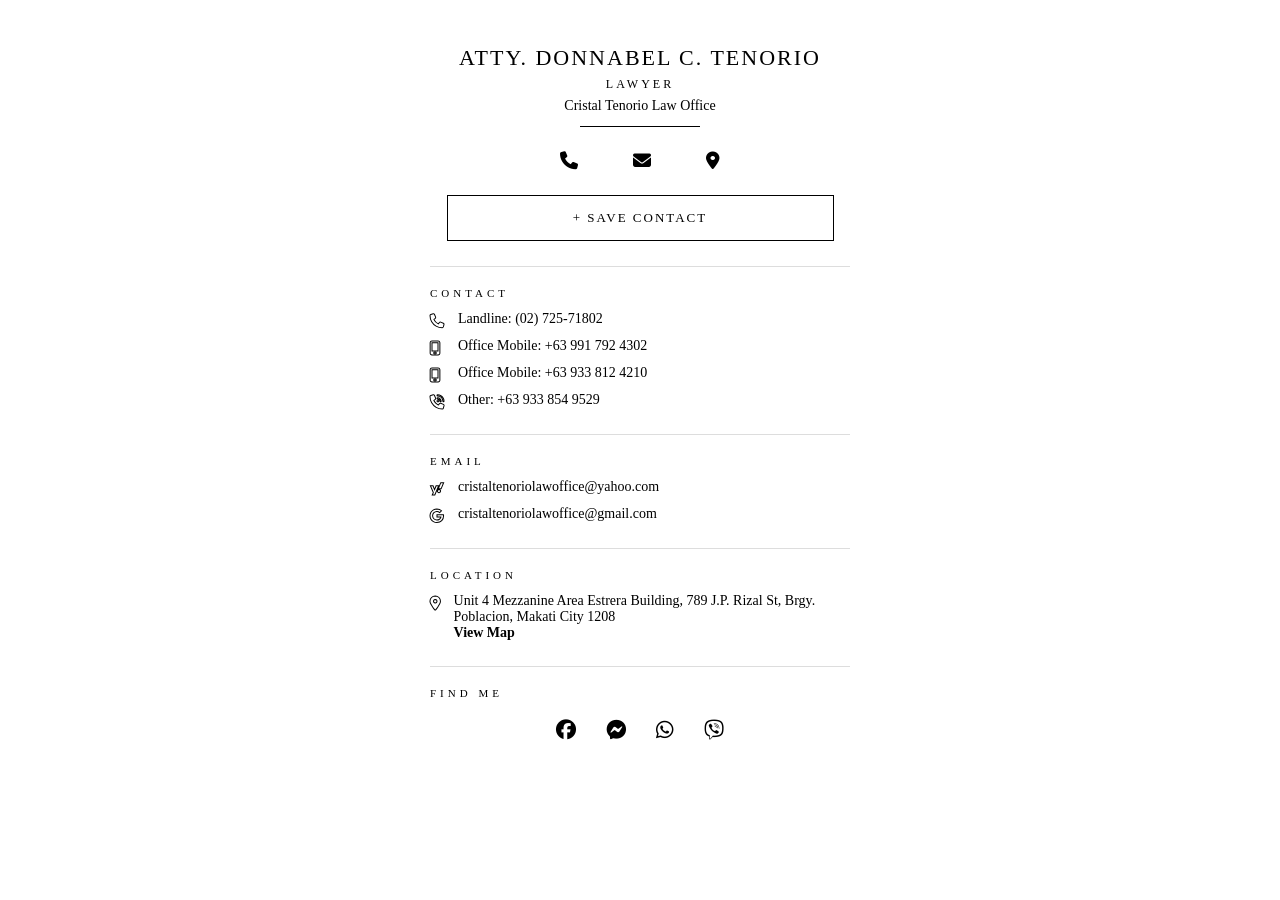
==== index.html @ 4ab8a895 "Update index.html" ====
<!DOCTYPE html>
<html lang="en">
<head>
<meta charset="UTF-8">
<meta name="viewport" content="width=device-width, initial-scale=1.0">
<title>ATTY. DONNABEL C. TENORIO</title>

<link rel="stylesheet" href="https://cdnjs.cloudflare.com/ajax/libs/font-awesome/6.5.0/css/all.min.css">

<style>
body{
    margin:0;
    padding:45px 20px;
    font-family:Garamond, serif;
    background:#fff;
    color:#000;
}

.wrap{
    max-width:420px;
    margin:auto;
    text-align:center;
}

/* HEADER */
.name{
    font-size:22px;
    letter-spacing:2px;
    text-transform:uppercase;
}
.role{
    font-size:12px;
    letter-spacing:3px;
    margin-top:6px;
}
.office{
    font-size:14px;
    margin-top:6px;
}
.line{
    width:120px;
    height:1px;
    background:#000;
    margin:12px auto 25px;
}

/* TOP ICONS */
.icons{
    display:flex;
    justify-content:center;
    gap:55px;
    margin-bottom:25px;
}

.icon{
    text-decoration:none;
    color:#000;
    font-size:12px;
    display:flex;
    flex-direction:column;
    align-items:center;
    gap:6px;
}

.icon i{
    font-size:18px;
}

/* BUTTON */
.btn{
    display:block;
    border:1px solid #000;
    padding:14px;
    margin:25px auto;
    width:85%;
    text-decoration:none;
    color:#000;
    letter-spacing:2px;
    font-size:13px;
}

/* SECTION */
.section{
    text-align:left;
    margin-top:25px;
    padding-top:20px;
    border-top:1px solid #ddd;
}

.title{
    font-size:11px;
    letter-spacing:4px;
    margin-bottom:12px;
}

/* ITEM */
.item{
    display:flex;
    gap:10px;
    font-size:14px;
    margin:10px 0;
}

.item i{
    width:18px;
    margin-top:3px;
}

/* ICON STYLE (OUTLINE EFFECT) */
.item i{
    color:#000;
    -webkit-text-stroke: 1px #000;
    -webkit-text-fill-color: #fff;
}

.item a{
    color:#000;
    text-decoration:none;
}

/* SOCIAL */
.social{
    display:flex;
    justify-content:center;
    gap:30px;
    margin-top:20px;
}

.social a{
    font-size:20px;
    color:#000;
}

/* MODAL */
.modal{
    display:none;
    position:fixed;
    top:0;
    left:0;
    width:100%;
    height:100%;
    background:rgba(0,0,0,0.5);
}

.modal-content{
    background:#fff;
    width:85%;
    max-width:320px;
    margin:140px auto;
    padding:20px;
    border-radius:6px;
}

.modal-content h3{
    margin-top:0;
    font-weight:normal;
}

.modal-content a{
    display:block;
    padding:12px 0;
    border-bottom:1px solid #eee;
    text-decoration:none;
    color:#000;
}

.close{
    text-align:center;
    padding-top:15px;
    cursor:pointer;
}
</style>
</head>

<body>

<div class="wrap">

<!-- HEADER -->
<div class="name">ATTY. DONNABEL C. TENORIO</div>
<div class="role">LAWYER</div>
<div class="office">Cristal Tenorio Law Office</div>
<div class="line"></div>

<!-- TOP ICONS -->
<div class="icons">

<a class="icon" href="#" onclick="openCall();return false;">
<i class="fa-solid fa-phone"></i>
</a>

<!-- UPDATED EMAIL: SENDS TO BOTH -->
<a class="icon"
href="mailto:cristaltenoriolawoffice@yahoo.com?cc=cristaltenoriolawoffice@gmail.com">
<i class="fa-solid fa-envelope"></i>
</a>

<a class="icon" target="_blank"
href="https://maps.google.com/?q=789+J.P.+Rizal+St+Makati+City">
<i class="fa-solid fa-location-dot"></i>
</a>

</div>

<!-- SAVE CONTACT -->
<a class="btn" href="./Attorney_Tenorio.vcf">
+ SAVE CONTACT
</a>

<!-- CONTACT -->
<div class="section">
<div class="title">CONTACT</div>

<div class="item">
<i class="fa-solid fa-phone"></i>
<a href="tel:0272571802">Landline: (02) 725-71802</a>
</div>

<div class="item">
<i class="fa-solid fa-mobile-screen"></i>
<a href="tel:+639917924302">Office Mobile: +63 991 792 4302</a>
</div>

<div class="item">
<i class="fa-solid fa-mobile-screen"></i>
<a href="tel:+63933812210">Office Mobile: +63 933 812 4210</a>
</div>

<div class="item">
<i class="fa-solid fa-phone-volume"></i>
<a href="tel:+639338549529">Other: +63 933 854 9529</a>
</div>

</div>

<!-- EMAIL -->
<div class="section">
<div class="title">EMAIL</div>

<div class="item">
<i class="fa-brands fa-yahoo"></i>
<a href="mailto:cristaltenoriolawoffice@yahoo.com">
 cristaltenoriolawoffice@yahoo.com
</a>
</div>

<div class="item">
<i class="fa-brands fa-google"></i>
<a href="mailto:cristaltenoriolawoffice@gmail.com">
 cristaltenoriolawoffice@gmail.com
</a>
</div>

</div>

<!-- LOCATION -->
<div class="section">
<div class="title">LOCATION</div>

<div class="item">
<i class="fa-solid fa-location-dot"></i>
<a target="_blank"
href="https://maps.google.com/?q=789+J.P.+Rizal+St+Makati+City">
Unit 4 Mezzanine Area Estrera Building,
789 J.P. Rizal St,
Brgy. Poblacion,
Makati City 1208
<br><b>View Map</b>
</a>
</div>

</div>

<!-- SOCIAL -->
<div class="section">
<div class="title">FIND ME</div>

<div class="social">

<a href="https://www.facebook.com/cristal.tenorio.75">
<i class="fa-brands fa-facebook"></i>
</a>

<a href="https://m.me/cristal.tenorio.75">
<i class="fa-brands fa-facebook-messenger"></i>
</a>

<a href="https://wa.me/639917924302">
<i class="fa-brands fa-whatsapp"></i>
</a>

<a href="viber://chat?number=%2B639917924302">
<i class="fa-brands fa-viber"></i>
</a>

</div>
</div>

</div>

<!-- CALL MODAL -->
<div id="callModal" class="modal">
<div class="modal-content">
<h3>Choose Number</h3>

<a href="tel:0272571802">Landline</a>
<a href="tel:+639917924302">+63 991 792 4302</a>
<a href="tel:+63933812210">+63 933 812 4210</a>
<a href="tel:+639338549529">+63 933 854 9529</a>

<div class="close" onclick="closeCall()">Close</div>
</div>
</div>

<script>
function openCall(){
document.getElementById("callModal").style.display="block";
}
function closeCall(){
document.getElementById("callModal").style.display="none";
}

window.onclick=function(e){
if(e.target.id==="callModal") closeCall();
}
</script>

</body>
</html>
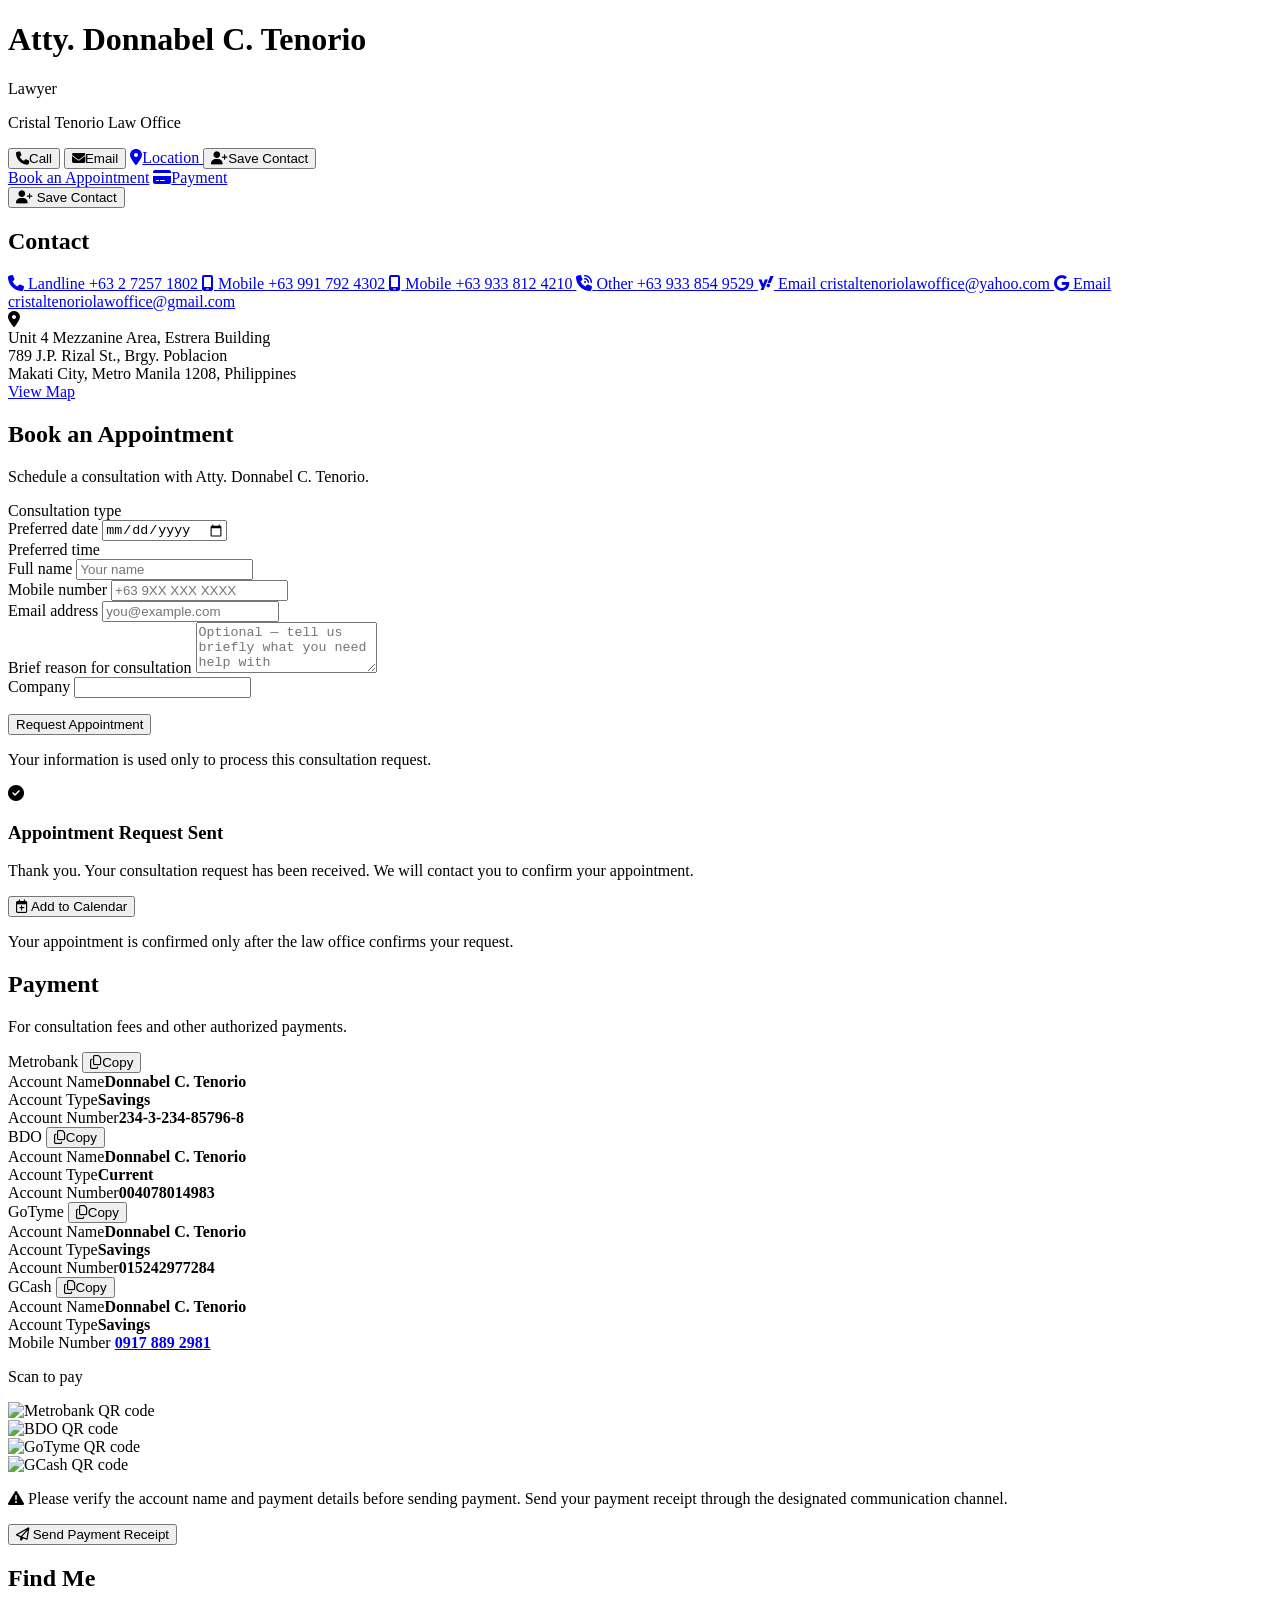
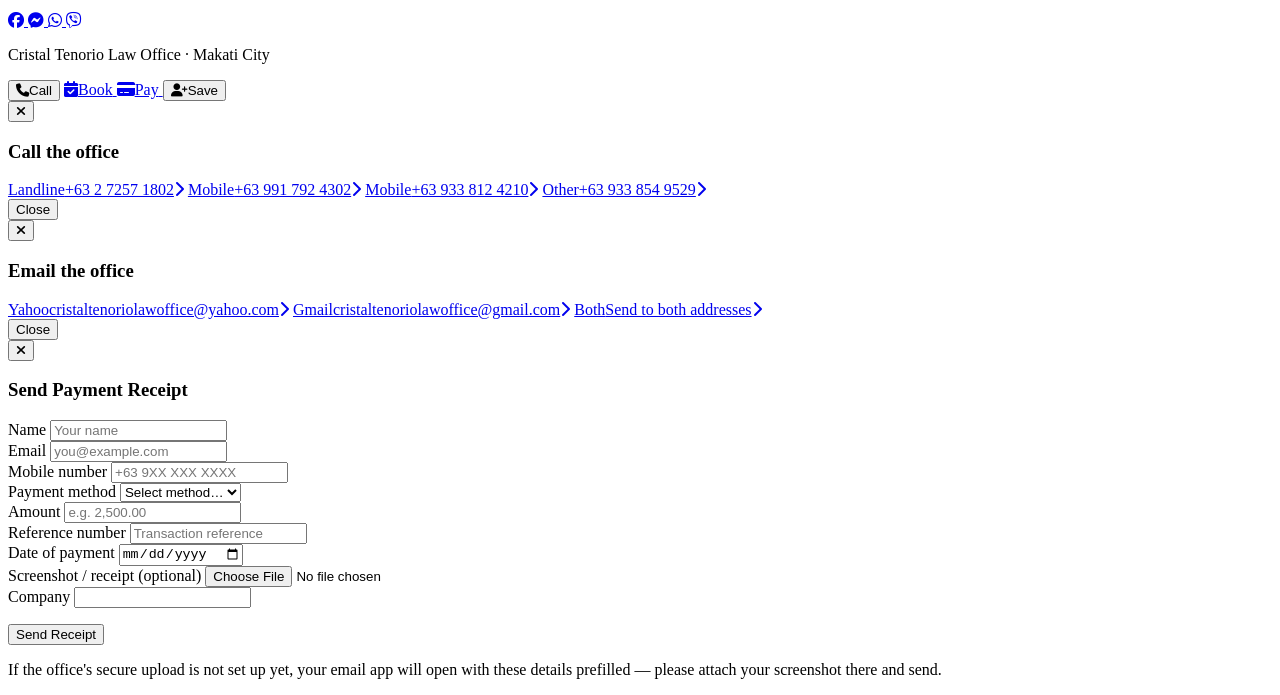
==== commit 77e5428d: "Update index.html" ====
--- a/index.html
+++ b/index.html
@@ -2,328 +2,393 @@
 <html lang="en">
 <head>
 <meta charset="UTF-8">
-<meta name="viewport" content="width=device-width, initial-scale=1.0">
-<title>ATTY. DONNABEL C. TENORIO</title>
-
+<meta name="viewport" content="width=device-width, initial-scale=1.0, viewport-fit=cover">
+<meta name="theme-color" content="#ffffff">
+<title>Atty. Donnabel C. Tenorio — Cristal Tenorio Law Office | Digital Business Card</title>
+<meta name="description" content="Digital business card for Atty. Donnabel C. Tenorio, Cristal Tenorio Law Office, Makati City. Call, email, save the contact, book a consultation or send payment.">
+<meta property="og:title" content="Atty. Donnabel C. Tenorio — Cristal Tenorio Law Office">
+<meta property="og:type" content="website">
+<link rel="icon" href="data:image/svg+xml,%3Csvg xmlns='http://www.w3.org/2000/svg' viewBox='0 0 64 64'%3E%3Crect width='64' height='64' fill='%23000000'/%3E%3Ctext x='32' y='44' font-family='Georgia,serif' font-size='36' fill='%23ffffff' text-anchor='middle'%3ET%3C/text%3E%3C/svg%3E">
+
+<link rel="preconnect" href="https://fonts.googleapis.com">
+<link rel="preconnect" href="https://fonts.gstatic.com" crossorigin>
+<link href="https://fonts.googleapis.com/css2?family=Cormorant+Garamond:ital,wght@0,400;0,500;0,600;1,400&family=Jost:wght@300;400;500&display=swap" rel="stylesheet">
 <link rel="stylesheet" href="https://cdnjs.cloudflare.com/ajax/libs/font-awesome/6.5.0/css/all.min.css">
 
-<style>
-body{
-    margin:0;
-    padding:45px 20px;
-    font-family:Garamond, serif;
-    background:#fff;
-    color:#000;
-}
-
-.wrap{
-    max-width:420px;
-    margin:auto;
-    text-align:center;
-}
-
-/* HEADER */
-.name{
-    font-size:22px;
-    letter-spacing:2px;
-    text-transform:uppercase;
-}
-.role{
-    font-size:12px;
-    letter-spacing:3px;
-    margin-top:6px;
-}
-.office{
-    font-size:14px;
-    margin-top:6px;
-}
-.line{
-    width:120px;
-    height:1px;
-    background:#000;
-    margin:12px auto 25px;
-}
-
-/* TOP ICONS */
-.icons{
-    display:flex;
-    justify-content:center;
-    gap:55px;
-    margin-bottom:25px;
-}
-
-.icon{
-    text-decoration:none;
-    color:#000;
-    font-size:12px;
-    display:flex;
-    flex-direction:column;
-    align-items:center;
-    gap:6px;
-}
-
-.icon i{
-    font-size:18px;
-}
-
-/* BUTTON */
-.btn{
-    display:block;
-    border:1px solid #000;
-    padding:14px;
-    margin:25px auto;
-    width:85%;
-    text-decoration:none;
-    color:#000;
-    letter-spacing:2px;
-    font-size:13px;
-}
-
-/* SECTION */
-.section{
-    text-align:left;
-    margin-top:25px;
-    padding-top:20px;
-    border-top:1px solid #ddd;
-}
-
-.title{
-    font-size:11px;
-    letter-spacing:4px;
-    margin-bottom:12px;
-}
-
-/* ITEM */
-.item{
-    display:flex;
-    gap:10px;
-    font-size:14px;
-    margin:10px 0;
-}
-
-.item i{
-    width:18px;
-    margin-top:3px;
-}
-
-/* ICON STYLE (OUTLINE EFFECT) */
-.item i{
-    color:#000;
-    -webkit-text-stroke: 1px #000;
-    -webkit-text-fill-color: #fff;
-}
-
-.item a{
-    color:#000;
-    text-decoration:none;
-}
-
-/* SOCIAL */
-.social{
-    display:flex;
-    justify-content:center;
-    gap:30px;
-    margin-top:20px;
-}
-
-.social a{
-    font-size:20px;
-    color:#000;
-}
-
-/* MODAL */
-.modal{
-    display:none;
-    position:fixed;
-    top:0;
-    left:0;
-    width:100%;
-    height:100%;
-    background:rgba(0,0,0,0.5);
-}
-
-.modal-content{
-    background:#fff;
-    width:85%;
-    max-width:320px;
-    margin:140px auto;
-    padding:20px;
-    border-radius:6px;
-}
-
-.modal-content h3{
-    margin-top:0;
-    font-weight:normal;
-}
-
-.modal-content a{
-    display:block;
-    padding:12px 0;
-    border-bottom:1px solid #eee;
-    text-decoration:none;
-    color:#000;
-}
-
-.close{
-    text-align:center;
-    padding-top:15px;
-    cursor:pointer;
-}
-</style>
+<link rel="stylesheet" href="style.css">
 </head>
-
 <body>
 
-<div class="wrap">
-
-<!-- HEADER -->
-<div class="name">ATTY. DONNABEL C. TENORIO</div>
-<div class="role">LAWYER</div>
-<div class="office">Cristal Tenorio Law Office</div>
-<div class="line"></div>
-
-<!-- TOP ICONS -->
-<div class="icons">
-
-<a class="icon" href="#" onclick="openCall();return false;">
-<i class="fa-solid fa-phone"></i>
-</a>
-
-<!-- UPDATED EMAIL: SENDS TO BOTH -->
-<a class="icon"
-href="mailto:cristaltenoriolawoffice@yahoo.com?cc=cristaltenoriolawoffice@gmail.com">
-<i class="fa-solid fa-envelope"></i>
-</a>
-
-<a class="icon" target="_blank"
-href="https://maps.google.com/?q=789+J.P.+Rizal+St+Makati+City">
-<i class="fa-solid fa-location-dot"></i>
-</a>
-
+<main class="card" id="top">
+
+  <!-- ================= HERO ================= -->
+  <header class="hero">
+    <h1 class="name">Atty. Donnabel C. Tenorio</h1>
+    <p class="role">Lawyer</p>
+    <p class="office">Cristal Tenorio Law Office</p>
+    <div class="rule" role="presentation"></div>
+
+    <!-- Quick actions: Call · Email · Location · Save Contact -->
+    <nav class="icon-row" aria-label="Quick actions">
+      <button type="button" class="icon-button" data-open="modal-call" aria-label="Call the office">
+        <i class="fa-solid fa-phone" aria-hidden="true"></i><span>Call</span>
+      </button>
+      <button type="button" class="icon-button" data-open="modal-email" aria-label="Email the office">
+        <i class="fa-solid fa-envelope" aria-hidden="true"></i><span>Email</span>
+      </button>
+      <a class="icon-button" href="https://www.google.com/maps/search/?api=1&amp;query=789+J.P.+Rizal+St.%2C+Brgy.+Poblacion%2C+Makati+City%2C+Metro+Manila+1208" target="_blank" rel="noopener" aria-label="Open office location in Google Maps">
+        <i class="fa-solid fa-location-dot" aria-hidden="true"></i><span>Location</span>
+      </a>
+      <button type="button" class="icon-button js-save" aria-label="Save the contact to your phone">
+        <i class="fa-solid fa-user-plus" aria-hidden="true"></i><span>Save Contact</span>
+      </button>
+    </nav>
+
+    <!-- Primary actions -->
+    <div class="cta-row">
+      <a class="btn btn-primary" href="#appointment">Book an Appointment</a>
+      <a class="btn btn-outline" href="#payment"><i class="fa-solid fa-credit-card" aria-hidden="true"></i>Payment</a>
+    </div>
+    <button type="button" class="btn btn-outline btn-save-row js-save">
+      <i class="fa-solid fa-user-plus" aria-hidden="true"></i> Save Contact
+    </button>
+  </header>
+
+  <!-- ================= CONTACT ================= -->
+  <section class="section" aria-labelledby="contact-title">
+    <h2 class="section-title" id="contact-title">Contact</h2>
+    <div class="contact-list">
+
+      <a class="contact-item" href="tel:+63272571802">
+        <i class="fa-solid fa-phone" aria-hidden="true"></i>
+        <span class="item-label">Landline</span>
+        <span class="item-value">+63 2 7257 1802</span>
+      </a>
+
+      <a class="contact-item" href="tel:+639917924302">
+        <i class="fa-solid fa-mobile-screen" aria-hidden="true"></i>
+        <span class="item-label">Mobile</span>
+        <span class="item-value">+63 991 792 4302</span>
+      </a>
+
+      <a class="contact-item" href="tel:+639338124210">
+        <i class="fa-solid fa-mobile-screen" aria-hidden="true"></i>
+        <span class="item-label">Mobile</span>
+        <span class="item-value">+63 933 812 4210</span>
+      </a>
+
+      <a class="contact-item" href="tel:+639338549529">
+        <i class="fa-solid fa-phone-volume" aria-hidden="true"></i>
+        <span class="item-label">Other</span>
+        <span class="item-value">+63 933 854 9529</span>
+      </a>
+
+      <a class="contact-item" href="mailto:cristaltenoriolawoffice@yahoo.com">
+        <i class="fa-brands fa-yahoo" aria-hidden="true"></i>
+        <span class="item-label">Email</span>
+        <span class="item-value">cristaltenoriolawoffice@yahoo.com</span>
+      </a>
+
+      <a class="contact-item" href="mailto:cristaltenoriolawoffice@gmail.com">
+        <i class="fa-brands fa-google" aria-hidden="true"></i>
+        <span class="item-label">Email</span>
+        <span class="item-value">cristaltenoriolawoffice@gmail.com</span>
+      </a>
+
+      <div class="contact-item" role="listitem">
+        <i class="fa-solid fa-location-dot" aria-hidden="true"></i>
+        <div>
+          <div class="item-value" style="white-space:pre-line;">Unit 4 Mezzanine Area, Estrera Building
+789 J.P. Rizal St., Brgy. Poblacion
+Makati City, Metro Manila 1208, Philippines</div>
+          <a class="view-map" href="https://www.google.com/maps/search/?api=1&amp;query=789+J.P.+Rizal+St.%2C+Brgy.+Poblacion%2C+Makati+City%2C+Metro+Manila+1208" target="_blank" rel="noopener">View Map</a>
+        </div>
+      </div>
+
+    </div>
+  </section>
+
+  <!-- ================= BOOK AN APPOINTMENT ================= -->
+  <section class="section" id="appointment" aria-labelledby="appt-title">
+    <h2 class="section-title" id="appt-title">Book an Appointment</h2>
+    <p class="section-sub">Schedule a consultation with Atty. Donnabel C. Tenorio.</p>
+
+    <form id="appointment-form" novalidate>
+      <div class="field">
+        <span class="label" id="ctype-label">Consultation type</span>
+        <div class="chip-grid" id="ctype-grid" role="radiogroup" aria-labelledby="ctype-label"></div>
+      </div>
+
+      <div class="field">
+        <label for="appt-date">Preferred date</label>
+        <input type="date" id="appt-date" class="input" required autocomplete="off">
+      </div>
+
+      <div class="field">
+        <span class="label" id="ctime-label">Preferred time</span>
+        <div class="chip-grid cols-3" id="ctime-grid" role="radiogroup" aria-labelledby="ctime-label"></div>
+      </div>
+
+      <div class="field">
+        <label for="appt-name">Full name</label>
+        <input type="text" id="appt-name" class="input" autocomplete="name" required minlength="2" placeholder="Your name">
+      </div>
+
+      <div class="field">
+        <label for="appt-mobile">Mobile number</label>
+        <input type="tel" id="appt-mobile" class="input" autocomplete="tel" required placeholder="+63 9XX XXX XXXX">
+      </div>
+
+      <div class="field">
+        <label for="appt-email">Email address</label>
+        <input type="email" id="appt-email" class="input" autocomplete="email" required placeholder="you@example.com">
+      </div>
+
+      <div class="field">
+        <label for="appt-msg">Brief reason for consultation</label>
+        <textarea id="appt-msg" class="input" rows="3" maxlength="500" placeholder="Optional — tell us briefly what you need help with"></textarea>
+      </div>
+
+      <!-- Honeypot (spam trap) — humans never see this field -->
+      <div class="hp-field" aria-hidden="true">
+        <label for="appt-company">Company</label>
+        <input type="text" id="appt-company" tabindex="-1" autocomplete="off">
+      </div>
+
+      <p class="error" id="appt-error" role="alert"></p>
+
+      <button type="submit" class="btn btn-primary btn-block">Request Appointment</button>
+
+      <p class="privacy-note">Your information is used only to process this consultation request.</p>
+    </form>
+
+    <!-- Success state (shown after the request is sent) -->
+    <div class="success hidden" id="appt-success" role="status">
+      <i class="fa-solid fa-circle-check big-check" aria-hidden="true"></i>
+      <h3>Appointment Request Sent</h3>
+      <p>Thank you. Your consultation request has been received. We will contact you to confirm your appointment.</p>
+      <button type="button" class="btn btn-outline btn-block" id="add-calendar">
+        <i class="fa-regular fa-calendar-plus" aria-hidden="true"></i> Add to Calendar
+      </button>
+      <p class="note">Your appointment is confirmed only after the law office confirms your request.</p>
+    </div>
+  </section>
+
+  <!-- ================= PAYMENT ================= -->
+  <section class="section" id="payment" aria-labelledby="pay-title">
+    <h2 class="section-title" id="pay-title">Payment</h2>
+    <p class="section-sub">For consultation fees and other authorized payments.</p>
+
+    <div class="pay-card">
+      <div class="pay-head">
+        <span class="pay-bank">Metrobank</span>
+        <button type="button" class="copy-btn" data-copy="234-3-234-85796-8" aria-label="Copy Metrobank account number">
+          <i class="fa-regular fa-copy" aria-hidden="true"></i><span>Copy</span>
+        </button>
+      </div>
+      <div class="pay-row"><span>Account Name</span><b>Donnabel C. Tenorio</b></div>
+      <div class="pay-row"><span>Account Type</span><b>Savings</b></div>
+      <div class="pay-row"><span>Account Number</span><b class="acct">234-3-234-85796-8</b></div>
+    </div>
+
+    <div class="pay-card">
+      <div class="pay-head">
+        <span class="pay-bank">BDO</span>
+        <button type="button" class="copy-btn" data-copy="004078014983" aria-label="Copy BDO account number">
+          <i class="fa-regular fa-copy" aria-hidden="true"></i><span>Copy</span>
+        </button>
+      </div>
+      <div class="pay-row"><span>Account Name</span><b>Donnabel C. Tenorio</b></div>
+      <div class="pay-row"><span>Account Type</span><b>Current</b></div>
+      <div class="pay-row"><span>Account Number</span><b class="acct">004078014983</b></div>
+    </div>
+
+    <div class="pay-card">
+      <div class="pay-head">
+        <span class="pay-bank">GoTyme</span>
+        <button type="button" class="copy-btn" data-copy="015242977284" aria-label="Copy GoTyme account number">
+          <i class="fa-regular fa-copy" aria-hidden="true"></i><span>Copy</span>
+        </button>
+      </div>
+      <div class="pay-row"><span>Account Name</span><b>Donnabel C. Tenorio</b></div>
+      <div class="pay-row"><span>Account Type</span><b>Savings</b></div>
+      <div class="pay-row"><span>Account Number</span><b class="acct">015242977284</b></div>
+    </div>
+
+    <div class="pay-card">
+      <div class="pay-head">
+        <span class="pay-bank">GCash</span>
+        <button type="button" class="copy-btn" data-copy="09178892981" aria-label="Copy GCash mobile number">
+          <i class="fa-regular fa-copy" aria-hidden="true"></i><span>Copy</span>
+        </button>
+      </div>
+      <div class="pay-row"><span>Account Name</span><b>Donnabel C. Tenorio</b></div>
+      <div class="pay-row"><span>Account Type</span><b>Savings</b></div>
+      <div class="pay-row">
+        <span>Mobile Number</span>
+        <b><a class="gcash-tel" href="tel:+639178892981">0917 889 2981</a></b>
+      </div>
+    </div>
+
+    <!--
+      PAYMENT QR CODES (optional)
+      Drop real QR images at:
+        payment-qr/metrobank.png
+        payment-qr/bdo.png
+        payment-qr/gotyme.png
+        payment-qr/gcash.png
+      The area below shows automatically only for QR images that exist.
+      Missing images are hidden — no fake QR codes are generated.
+    -->
+    <div class="qr-area" id="qr-area">
+      <p class="qr-title">Scan to pay</p>
+      <div class="qr-grid">
+        <div class="qr-holder"><img src="payment-qr/metrobank.png" alt="Metrobank QR code" onerror="this.closest('.qr-holder').classList.add('no-qr')"></div>
+        <div class="qr-holder"><img src="payment-qr/bdo.png" alt="BDO QR code" onerror="this.closest('.qr-holder').classList.add('no-qr')"></div>
+        <div class="qr-holder"><img src="payment-qr/gotyme.png" alt="GoTyme QR code" onerror="this.closest('.qr-holder').classList.add('no-qr')"></div>
+        <div class="qr-holder"><img src="payment-qr/gcash.png" alt="GCash QR code" onerror="this.closest('.qr-holder').classList.add('no-qr')"></div>
+      </div>
+    </div>
+
+    <p class="pay-notice"><i class="fa-solid fa-triangle-exclamation" aria-hidden="true"></i> Please verify the account name and payment details before sending payment. Send your payment receipt through the designated communication channel.</p>
+
+    <button type="button" class="btn btn-outline btn-block" data-open="modal-receipt">
+      <i class="fa-regular fa-paper-plane" aria-hidden="true"></i> Send Payment Receipt
+    </button>
+  </section>
+
+  <!-- ================= FIND ME ================= -->
+  <section class="section" aria-labelledby="social-title">
+    <h2 class="section-title" id="social-title">Find Me</h2>
+    <div class="social">
+      <a href="https://www.facebook.com/cristal.tenorio.75" target="_blank" rel="noopener" aria-label="Facebook">
+        <i class="fa-brands fa-facebook" aria-hidden="true"></i>
+      </a>
+      <a href="https://m.me/cristal.tenorio.75" target="_blank" rel="noopener" aria-label="Messenger">
+        <i class="fa-brands fa-facebook-messenger" aria-hidden="true"></i>
+      </a>
+      <a href="https://wa.me/639917924302" target="_blank" rel="noopener" aria-label="WhatsApp">
+        <i class="fa-brands fa-whatsapp" aria-hidden="true"></i>
+      </a>
+      <a href="viber://chat?number=%2B639917924302" aria-label="Viber">
+        <i class="fa-brands fa-viber" aria-hidden="true"></i>
+      </a>
+    </div>
+  </section>
+
+  <p class="footer-note">Cristal Tenorio Law Office · Makati City</p>
+
+</main>
+
+<!-- ================= STICKY ACTION BAR ================= -->
+<nav class="bottom-bar" aria-label="Quick actions">
+  <button type="button" data-open="modal-call" aria-label="Call the office">
+    <i class="fa-solid fa-phone" aria-hidden="true"></i><span>Call</span>
+  </button>
+  <a href="#appointment" aria-label="Book an appointment">
+    <i class="fa-solid fa-calendar-check" aria-hidden="true"></i><span>Book</span>
+  </a>
+  <a href="#payment" aria-label="Payment information">
+    <i class="fa-solid fa-credit-card" aria-hidden="true"></i><span>Pay</span>
+  </a>
+  <button type="button" class="js-save" aria-label="Save the contact">
+    <i class="fa-solid fa-user-plus" aria-hidden="true"></i><span>Save</span>
+  </button>
+</nav>
+
+<!-- ================= CALL MODAL ================= -->
+<div class="modal" id="modal-call" role="dialog" aria-modal="true" aria-labelledby="modal-call-title" aria-hidden="true">
+  <div class="modal-sheet">
+    <button type="button" class="modal-x" data-close aria-label="Close"><i class="fa-solid fa-xmark" aria-hidden="true"></i></button>
+    <h3 id="modal-call-title">Call the office</h3>
+    <div class="modal-list">
+      <a href="tel:+63272571802"><span class="m-label">Landline</span><span class="m-value">+63 2 7257 1802</span><i class="fa-solid fa-chevron-right m-chevron" aria-hidden="true"></i></a>
+      <a href="tel:+639917924302"><span class="m-label">Mobile</span><span class="m-value">+63 991 792 4302</span><i class="fa-solid fa-chevron-right m-chevron" aria-hidden="true"></i></a>
+      <a href="tel:+639338124210"><span class="m-label">Mobile</span><span class="m-value">+63 933 812 4210</span><i class="fa-solid fa-chevron-right m-chevron" aria-hidden="true"></i></a>
+      <a href="tel:+639338549529"><span class="m-label">Other</span><span class="m-value">+63 933 854 9529</span><i class="fa-solid fa-chevron-right m-chevron" aria-hidden="true"></i></a>
+    </div>
+    <button type="button" class="modal-close" data-close>Close</button>
+  </div>
 </div>
 
-<!-- SAVE CONTACT -->
-<a class="btn" href="./Attorney_Tenorio.vcf">
-+ SAVE CONTACT
-</a>
-
-<!-- CONTACT -->
-<div class="section">
-<div class="title">CONTACT</div>
-
-<div class="item">
-<i class="fa-solid fa-phone"></i>
-<a href="tel:0272571802">Landline: (02) 725-71802</a>
+<!-- ================= EMAIL MODAL ================= -->
+<div class="modal" id="modal-email" role="dialog" aria-modal="true" aria-labelledby="modal-email-title" aria-hidden="true">
+  <div class="modal-sheet">
+    <button type="button" class="modal-x" data-close aria-label="Close"><i class="fa-solid fa-xmark" aria-hidden="true"></i></button>
+    <h3 id="modal-email-title">Email the office</h3>
+    <div class="modal-list">
+      <a href="mailto:cristaltenoriolawoffice@yahoo.com"><span class="m-label">Yahoo</span><span class="m-value">cristaltenoriolawoffice@yahoo.com</span><i class="fa-solid fa-chevron-right m-chevron" aria-hidden="true"></i></a>
+      <a href="mailto:cristaltenoriolawoffice@gmail.com"><span class="m-label">Gmail</span><span class="m-value">cristaltenoriolawoffice@gmail.com</span><i class="fa-solid fa-chevron-right m-chevron" aria-hidden="true"></i></a>
+      <a href="mailto:cristaltenoriolawoffice@yahoo.com?cc=cristaltenoriolawoffice@gmail.com"><span class="m-label">Both</span><span class="m-value">Send to both addresses</span><i class="fa-solid fa-chevron-right m-chevron" aria-hidden="true"></i></a>
+    </div>
+    <button type="button" class="modal-close" data-close>Close</button>
+  </div>
 </div>
 
-<div class="item">
-<i class="fa-solid fa-mobile-screen"></i>
-<a href="tel:+639917924302">Office Mobile: +63 991 792 4302</a>
+<!-- ================= PAYMENT RECEIPT MODAL ================= -->
+<div class="modal" id="modal-receipt" role="dialog" aria-modal="true" aria-labelledby="modal-receipt-title" aria-hidden="true">
+  <div class="modal-sheet">
+    <button type="button" class="modal-x" data-close aria-label="Close"><i class="fa-solid fa-xmark" aria-hidden="true"></i></button>
+    <h3 id="modal-receipt-title">Send Payment Receipt</h3>
+    <form id="receipt-form" novalidate>
+      <div class="field">
+        <label for="rec-name">Name</label>
+        <input type="text" id="rec-name" class="input" autocomplete="name" required minlength="2" placeholder="Your name">
+      </div>
+      <div class="field">
+        <label for="rec-email">Email</label>
+        <input type="email" id="rec-email" class="input" autocomplete="email" required placeholder="you@example.com">
+      </div>
+      <div class="field">
+        <label for="rec-mobile">Mobile number</label>
+        <input type="tel" id="rec-mobile" class="input" autocomplete="tel" required placeholder="+63 9XX XXX XXXX">
+      </div>
+      <div class="field">
+        <label for="rec-method">Payment method</label>
+        <select id="rec-method" class="input" required>
+          <option value="">Select method…</option>
+          <option>Metrobank</option>
+          <option>BDO</option>
+          <option>GoTyme</option>
+          <option>GCash</option>
+          <option>Other</option>
+        </select>
+      </div>
+      <div class="field">
+        <label for="rec-amount">Amount</label>
+        <input type="text" id="rec-amount" class="input" required inputmode="decimal" placeholder="e.g. 2,500.00">
+      </div>
+      <div class="field">
+        <label for="rec-ref">Reference number</label>
+        <input type="text" id="rec-ref" class="input" required placeholder="Transaction reference">
+      </div>
+      <div class="field">
+        <label for="rec-date">Date of payment</label>
+        <input type="date" id="rec-date" class="input" required autocomplete="off">
+      </div>
+      <div class="field">
+        <label for="rec-file">Screenshot / receipt (optional)</label>
+        <input type="file" id="rec-file" class="input" accept="image/*,.pdf">
+      </div>
+
+      <!-- Honeypot (spam trap) -->
+      <div class="hp-field" aria-hidden="true">
+        <label for="rec-company">Company</label>
+        <input type="text" id="rec-company" tabindex="-1" autocomplete="off">
+      </div>
+
+      <p class="error" id="rec-error" role="alert"></p>
+
+      <button type="submit" class="btn btn-primary btn-block">Send Receipt</button>
+      <p class="privacy-note" id="rec-hint">If the office's secure upload is not set up yet, your email app will open with these details prefilled — please attach your screenshot there and send.</p>
+    </form>
+  </div>
 </div>
 
-<div class="item">
-<i class="fa-solid fa-mobile-screen"></i>
-<a href="tel:+63933812210">Office Mobile: +63 933 812 4210</a>
-</div>
-
-<div class="item">
-<i class="fa-solid fa-phone-volume"></i>
-<a href="tel:+639338549529">Other: +63 933 854 9529</a>
-</div>
-
-</div>
-
-<!-- EMAIL -->
-<div class="section">
-<div class="title">EMAIL</div>
-
-<div class="item">
-<i class="fa-brands fa-yahoo"></i>
-<a href="mailto:cristaltenoriolawoffice@yahoo.com">
- cristaltenoriolawoffice@yahoo.com
-</a>
-</div>
-
-<div class="item">
-<i class="fa-brands fa-google"></i>
-<a href="mailto:cristaltenoriolawoffice@gmail.com">
- cristaltenoriolawoffice@gmail.com
-</a>
-</div>
-
-</div>
-
-<!-- LOCATION -->
-<div class="section">
-<div class="title">LOCATION</div>
-
-<div class="item">
-<i class="fa-solid fa-location-dot"></i>
-<a target="_blank"
-href="https://maps.google.com/?q=789+J.P.+Rizal+St+Makati+City">
-Unit 4 Mezzanine Area Estrera Building,
-789 J.P. Rizal St,
-Brgy. Poblacion,
-Makati City 1208
-<br><b>View Map</b>
-</a>
-</div>
-
-</div>
-
-<!-- SOCIAL -->
-<div class="section">
-<div class="title">FIND ME</div>
-
-<div class="social">
-
-<a href="https://www.facebook.com/cristal.tenorio.75">
-<i class="fa-brands fa-facebook"></i>
-</a>
-
-<a href="https://m.me/cristal.tenorio.75">
-<i class="fa-brands fa-facebook-messenger"></i>
-</a>
-
-<a href="https://wa.me/639917924302">
-<i class="fa-brands fa-whatsapp"></i>
-</a>
-
-<a href="viber://chat?number=%2B639917924302">
-<i class="fa-brands fa-viber"></i>
-</a>
-
-</div>
-</div>
-
-</div>
-
-<!-- CALL MODAL -->
-<div id="callModal" class="modal">
-<div class="modal-content">
-<h3>Choose Number</h3>
-
-<a href="tel:0272571802">Landline</a>
-<a href="tel:+639917924302">+63 991 792 4302</a>
-<a href="tel:+63933812210">+63 933 812 4210</a>
-<a href="tel:+639338549529">+63 933 854 9529</a>
-
-<div class="close" onclick="closeCall()">Close</div>
-</div>
-</div>
-
-<script>
-function openCall(){
-document.getElementById("callModal").style.display="block";
-}
-function closeCall(){
-document.getElementById("callModal").style.display="none";
-}
-
-window.onclick=function(e){
-if(e.target.id==="callModal") closeCall();
-}
-</script>
-
+<!-- Toast notification -->
+<div class="toast" id="toast" role="status" aria-live="polite"></div>
+
+<script src="script.js" defer></script>
+<script type="module" src="https://static.cloudflareinsights.com/beacon.min.js/v31edd6df95cf4e85bb4c19e7a9bdbcba1788362987495" integrity="sha512-iIg7k2xntmwu6/uSb5tpc/hySgZc4eoL31yB29W6tJFo2akwjPWcEqnCEdJvGexCL0KEQwVYv5BlowfhVz26hg==" data-cf-beacon='{"version":"2024.11.0","token":"4edd5f8ec12a48cfa682ab8261b80a79","spa":2}' crossorigin="anonymous"></script>
 </body>
 </html>
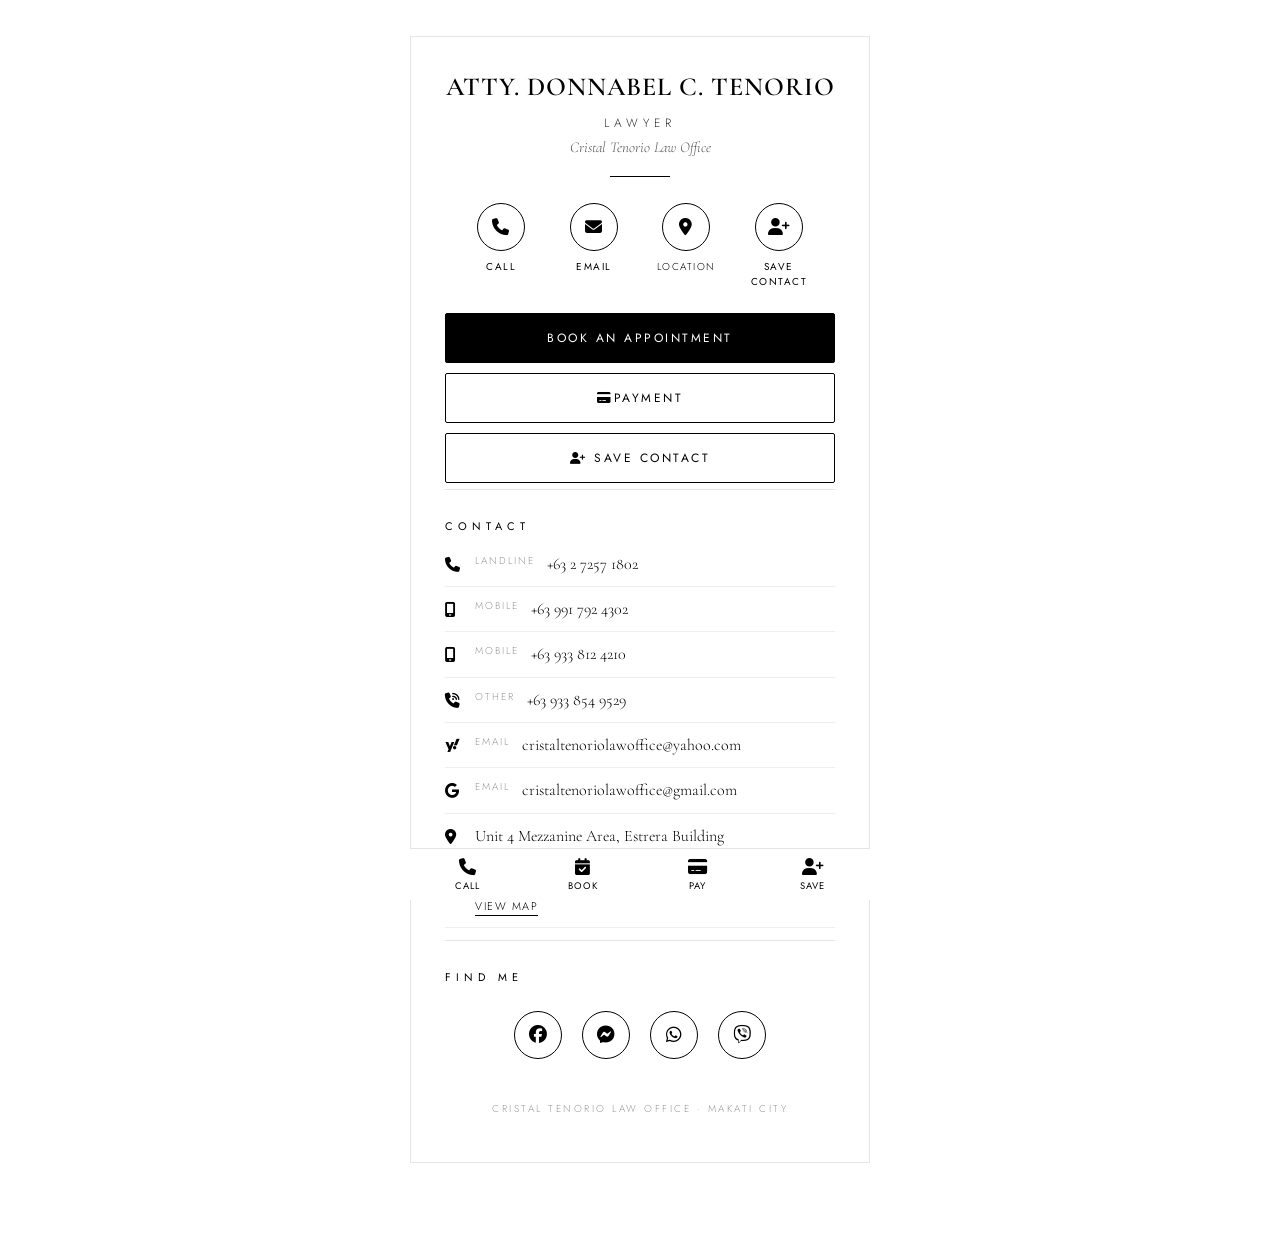
==== commit 1b111a13: "Update index.html" ====
--- a/index.html
+++ b/index.html
@@ -44,10 +44,10 @@
       </button>
     </nav>
 
-    <!-- Primary actions -->
+    <!-- Primary actions (open popups) -->
     <div class="cta-row">
-      <a class="btn btn-primary" href="#appointment">Book an Appointment</a>
-      <a class="btn btn-outline" href="#payment"><i class="fa-solid fa-credit-card" aria-hidden="true"></i>Payment</a>
+      <button type="button" class="btn btn-primary" data-open="modal-appointment">Book an Appointment</button>
+      <button type="button" class="btn btn-outline" data-open="modal-payment"><i class="fa-solid fa-credit-card" aria-hidden="true"></i>Payment</button>
     </div>
     <button type="button" class="btn btn-outline btn-save-row js-save">
       <i class="fa-solid fa-user-plus" aria-hidden="true"></i> Save Contact
@@ -108,10 +108,80 @@
     </div>
   </section>
 
-  <!-- ================= BOOK AN APPOINTMENT ================= -->
-  <section class="section" id="appointment" aria-labelledby="appt-title">
-    <h2 class="section-title" id="appt-title">Book an Appointment</h2>
-    <p class="section-sub">Schedule a consultation with Atty. Donnabel C. Tenorio.</p>
+  <!-- ================= FIND ME ================= -->
+  <section class="section" aria-labelledby="social-title">
+    <h2 class="section-title" id="social-title">Find Me</h2>
+    <div class="social">
+      <a href="https://www.facebook.com/cristal.tenorio.75" target="_blank" rel="noopener" aria-label="Facebook">
+        <i class="fa-brands fa-facebook" aria-hidden="true"></i>
+      </a>
+      <a href="https://m.me/cristal.tenorio.75" target="_blank" rel="noopener" aria-label="Messenger">
+        <i class="fa-brands fa-facebook-messenger" aria-hidden="true"></i>
+      </a>
+      <a href="https://wa.me/639917924302" target="_blank" rel="noopener" aria-label="WhatsApp">
+        <i class="fa-brands fa-whatsapp" aria-hidden="true"></i>
+      </a>
+      <a href="viber://chat?number=%2B639917924302" aria-label="Viber">
+        <i class="fa-brands fa-viber" aria-hidden="true"></i>
+      </a>
+    </div>
+  </section>
+
+  <p class="footer-note">Cristal Tenorio Law Office · Makati City</p>
+
+</main>
+
+<!-- ================= STICKY ACTION BAR ================= -->
+<nav class="bottom-bar" aria-label="Quick actions">
+  <button type="button" data-open="modal-call" aria-label="Call the office">
+    <i class="fa-solid fa-phone" aria-hidden="true"></i><span>Call</span>
+  </button>
+  <button type="button" data-open="modal-appointment" aria-label="Book an appointment">
+    <i class="fa-solid fa-calendar-check" aria-hidden="true"></i><span>Book</span>
+  </button>
+  <button type="button" data-open="modal-payment" aria-label="Payment information">
+    <i class="fa-solid fa-credit-card" aria-hidden="true"></i><span>Pay</span>
+  </button>
+  <button type="button" class="js-save" aria-label="Save the contact">
+    <i class="fa-solid fa-user-plus" aria-hidden="true"></i><span>Save</span>
+  </button>
+</nav>
+
+<!-- ================= CALL MODAL ================= -->
+<div class="modal" id="modal-call" role="dialog" aria-modal="true" aria-labelledby="modal-call-title" aria-hidden="true">
+  <div class="modal-sheet">
+    <button type="button" class="modal-x" data-close aria-label="Close"><i class="fa-solid fa-xmark" aria-hidden="true"></i></button>
+    <h3 id="modal-call-title">Call the office</h3>
+    <div class="modal-list">
+      <a href="tel:+63272571802"><span class="m-label">Landline</span><span class="m-value">+63 2 7257 1802</span><i class="fa-solid fa-chevron-right m-chevron" aria-hidden="true"></i></a>
+      <a href="tel:+639917924302"><span class="m-label">Mobile</span><span class="m-value">+63 991 792 4302</span><i class="fa-solid fa-chevron-right m-chevron" aria-hidden="true"></i></a>
+      <a href="tel:+639338124210"><span class="m-label">Mobile</span><span class="m-value">+63 933 812 4210</span><i class="fa-solid fa-chevron-right m-chevron" aria-hidden="true"></i></a>
+      <a href="tel:+639338549529"><span class="m-label">Other</span><span class="m-value">+63 933 854 9529</span><i class="fa-solid fa-chevron-right m-chevron" aria-hidden="true"></i></a>
+    </div>
+    <button type="button" class="modal-close" data-close>Close</button>
+  </div>
+</div>
+
+<!-- ================= EMAIL MODAL ================= -->
+<div class="modal" id="modal-email" role="dialog" aria-modal="true" aria-labelledby="modal-email-title" aria-hidden="true">
+  <div class="modal-sheet">
+    <button type="button" class="modal-x" data-close aria-label="Close"><i class="fa-solid fa-xmark" aria-hidden="true"></i></button>
+    <h3 id="modal-email-title">Email the office</h3>
+    <div class="modal-list">
+      <a href="mailto:cristaltenoriolawoffice@yahoo.com"><span class="m-label">Yahoo</span><span class="m-value">cristaltenoriolawoffice@yahoo.com</span><i class="fa-solid fa-chevron-right m-chevron" aria-hidden="true"></i></a>
+      <a href="mailto:cristaltenoriolawoffice@gmail.com"><span class="m-label">Gmail</span><span class="m-value">cristaltenoriolawoffice@gmail.com</span><i class="fa-solid fa-chevron-right m-chevron" aria-hidden="true"></i></a>
+      <a href="mailto:cristaltenoriolawoffice@yahoo.com?cc=cristaltenoriolawoffice@gmail.com"><span class="m-label">Both</span><span class="m-value">Send to both addresses</span><i class="fa-solid fa-chevron-right m-chevron" aria-hidden="true"></i></a>
+    </div>
+    <button type="button" class="modal-close" data-close>Close</button>
+  </div>
+</div>
+
+<!-- ================= BOOK AN APPOINTMENT MODAL ================= -->
+<div class="modal" id="modal-appointment" role="dialog" aria-modal="true" aria-labelledby="modal-appt-title" aria-hidden="true">
+  <div class="modal-sheet">
+    <button type="button" class="modal-x" data-close aria-label="Close"><i class="fa-solid fa-xmark" aria-hidden="true"></i></button>
+    <h3 id="modal-appt-title">Book an Appointment</h3>
+    <p class="modal-sub">Schedule a consultation with Atty. Donnabel C. Tenorio.</p>
 
     <form id="appointment-form" novalidate>
       <div class="field">
@@ -167,17 +237,23 @@
       <i class="fa-solid fa-circle-check big-check" aria-hidden="true"></i>
       <h3>Appointment Request Sent</h3>
       <p>Thank you. Your consultation request has been received. We will contact you to confirm your appointment.</p>
+      <p class="note color hidden" id="appt-fallback-note">Your email app should have opened with the request details — please send that email so the office receives it.</p>
       <button type="button" class="btn btn-outline btn-block" id="add-calendar">
         <i class="fa-regular fa-calendar-plus" aria-hidden="true"></i> Add to Calendar
       </button>
       <p class="note">Your appointment is confirmed only after the law office confirms your request.</p>
     </div>
-  </section>
-
-  <!-- ================= PAYMENT ================= -->
-  <section class="section" id="payment" aria-labelledby="pay-title">
-    <h2 class="section-title" id="pay-title">Payment</h2>
-    <p class="section-sub">For consultation fees and other authorized payments.</p>
+
+    <button type="button" class="modal-close" data-close>Close</button>
+  </div>
+</div>
+
+<!-- ================= PAYMENT MODAL ================= -->
+<div class="modal" id="modal-payment" role="dialog" aria-modal="true" aria-labelledby="modal-pay-title" aria-hidden="true">
+  <div class="modal-sheet">
+    <button type="button" class="modal-x" data-close aria-label="Close"><i class="fa-solid fa-xmark" aria-hidden="true"></i></button>
+    <h3 id="modal-pay-title">Payment</h3>
+    <p class="modal-sub">For consultation fees and other authorized payments.</p>
 
     <div class="pay-card">
       <div class="pay-head">
@@ -255,72 +331,7 @@
     <button type="button" class="btn btn-outline btn-block" data-open="modal-receipt">
       <i class="fa-regular fa-paper-plane" aria-hidden="true"></i> Send Payment Receipt
     </button>
-  </section>
-
-  <!-- ================= FIND ME ================= -->
-  <section class="section" aria-labelledby="social-title">
-    <h2 class="section-title" id="social-title">Find Me</h2>
-    <div class="social">
-      <a href="https://www.facebook.com/cristal.tenorio.75" target="_blank" rel="noopener" aria-label="Facebook">
-        <i class="fa-brands fa-facebook" aria-hidden="true"></i>
-      </a>
-      <a href="https://m.me/cristal.tenorio.75" target="_blank" rel="noopener" aria-label="Messenger">
-        <i class="fa-brands fa-facebook-messenger" aria-hidden="true"></i>
-      </a>
-      <a href="https://wa.me/639917924302" target="_blank" rel="noopener" aria-label="WhatsApp">
-        <i class="fa-brands fa-whatsapp" aria-hidden="true"></i>
-      </a>
-      <a href="viber://chat?number=%2B639917924302" aria-label="Viber">
-        <i class="fa-brands fa-viber" aria-hidden="true"></i>
-      </a>
-    </div>
-  </section>
-
-  <p class="footer-note">Cristal Tenorio Law Office · Makati City</p>
-
-</main>
-
-<!-- ================= STICKY ACTION BAR ================= -->
-<nav class="bottom-bar" aria-label="Quick actions">
-  <button type="button" data-open="modal-call" aria-label="Call the office">
-    <i class="fa-solid fa-phone" aria-hidden="true"></i><span>Call</span>
-  </button>
-  <a href="#appointment" aria-label="Book an appointment">
-    <i class="fa-solid fa-calendar-check" aria-hidden="true"></i><span>Book</span>
-  </a>
-  <a href="#payment" aria-label="Payment information">
-    <i class="fa-solid fa-credit-card" aria-hidden="true"></i><span>Pay</span>
-  </a>
-  <button type="button" class="js-save" aria-label="Save the contact">
-    <i class="fa-solid fa-user-plus" aria-hidden="true"></i><span>Save</span>
-  </button>
-</nav>
-
-<!-- ================= CALL MODAL ================= -->
-<div class="modal" id="modal-call" role="dialog" aria-modal="true" aria-labelledby="modal-call-title" aria-hidden="true">
-  <div class="modal-sheet">
-    <button type="button" class="modal-x" data-close aria-label="Close"><i class="fa-solid fa-xmark" aria-hidden="true"></i></button>
-    <h3 id="modal-call-title">Call the office</h3>
-    <div class="modal-list">
-      <a href="tel:+63272571802"><span class="m-label">Landline</span><span class="m-value">+63 2 7257 1802</span><i class="fa-solid fa-chevron-right m-chevron" aria-hidden="true"></i></a>
-      <a href="tel:+639917924302"><span class="m-label">Mobile</span><span class="m-value">+63 991 792 4302</span><i class="fa-solid fa-chevron-right m-chevron" aria-hidden="true"></i></a>
-      <a href="tel:+639338124210"><span class="m-label">Mobile</span><span class="m-value">+63 933 812 4210</span><i class="fa-solid fa-chevron-right m-chevron" aria-hidden="true"></i></a>
-      <a href="tel:+639338549529"><span class="m-label">Other</span><span class="m-value">+63 933 854 9529</span><i class="fa-solid fa-chevron-right m-chevron" aria-hidden="true"></i></a>
-    </div>
-    <button type="button" class="modal-close" data-close>Close</button>
-  </div>
-</div>
-
-<!-- ================= EMAIL MODAL ================= -->
-<div class="modal" id="modal-email" role="dialog" aria-modal="true" aria-labelledby="modal-email-title" aria-hidden="true">
-  <div class="modal-sheet">
-    <button type="button" class="modal-x" data-close aria-label="Close"><i class="fa-solid fa-xmark" aria-hidden="true"></i></button>
-    <h3 id="modal-email-title">Email the office</h3>
-    <div class="modal-list">
-      <a href="mailto:cristaltenoriolawoffice@yahoo.com"><span class="m-label">Yahoo</span><span class="m-value">cristaltenoriolawoffice@yahoo.com</span><i class="fa-solid fa-chevron-right m-chevron" aria-hidden="true"></i></a>
-      <a href="mailto:cristaltenoriolawoffice@gmail.com"><span class="m-label">Gmail</span><span class="m-value">cristaltenoriolawoffice@gmail.com</span><i class="fa-solid fa-chevron-right m-chevron" aria-hidden="true"></i></a>
-      <a href="mailto:cristaltenoriolawoffice@yahoo.com?cc=cristaltenoriolawoffice@gmail.com"><span class="m-label">Both</span><span class="m-value">Send to both addresses</span><i class="fa-solid fa-chevron-right m-chevron" aria-hidden="true"></i></a>
-    </div>
+
     <button type="button" class="modal-close" data-close>Close</button>
   </div>
 </div>
--- a/style.css
+++ b/style.css
@@ -0,0 +1,699 @@
+/* ============================================================
+   Cristal Tenorio Law Office — Digital Business Card
+   Premium minimalist black & white, mobile-first
+   ============================================================ */
+
+:root{
+  --ink:#000;
+  --paper:#fff;
+  --gray-1:#111;
+  --gray-3:#333;
+  --gray-5:#555;
+  --gray-6:#666;
+  --gray-8:#888;
+  --gray-9:#999;
+  --line-soft:#e5e5e5;
+  --line-faint:#eee;
+  --serif:'Cormorant Garamond', Garamond, 'Times New Roman', serif;
+  --sans:'Jost', 'Helvetica Neue', Arial, sans-serif;
+}
+
+*{ box-sizing:border-box; }
+
+html{ scroll-behavior:smooth; }
+
+body{
+  margin:0;
+  padding:0 18px calc(96px + env(safe-area-inset-bottom));
+  background:var(--paper);
+  color:var(--ink);
+  font-family:var(--sans);
+  font-weight:300;
+  -webkit-font-smoothing:antialiased;
+  text-rendering:optimizeLegibility;
+}
+
+.card{
+  max-width:460px;
+  margin:0 auto;
+  padding-top:44px;
+}
+
+/* ---------- Focus visibility (accessibility) ---------- */
+*:focus-visible{
+  outline:2px solid var(--ink);
+  outline-offset:2px;
+}
+
+/* ---------- Hero ---------- */
+.name{
+  margin:0;
+  font-family:var(--serif);
+  font-size:26px;
+  font-weight:600;
+  letter-spacing:1px;
+  text-transform:uppercase;
+  text-align:center;
+  line-height:1.25;
+}
+
+.role{
+  margin:10px 0 0;
+  font-size:12px;
+  letter-spacing:5px;
+  text-transform:uppercase;
+  color:var(--gray-3);
+  text-align:center;
+}
+
+.office{
+  margin:6px 0 0;
+  font-family:var(--serif);
+  font-style:italic;
+  font-size:15px;
+  color:var(--gray-5);
+  text-align:center;
+}
+
+.rule{
+  width:60px;
+  height:1px;
+  background:var(--ink);
+  margin:20px auto 26px;
+}
+
+/* ---------- Quick action icons ---------- */
+.icon-row{
+  display:grid;
+  grid-template-columns:repeat(4,1fr);
+  gap:10px;
+  max-width:360px;
+  margin:0 auto;
+}
+
+.icon-button{
+  display:flex;
+  flex-direction:column;
+  align-items:center;
+  gap:8px;
+  padding:0;
+  border:none;
+  background:none;
+  font-family:var(--sans);
+  font-size:10px;
+  letter-spacing:1.5px;
+  text-transform:uppercase;
+  color:var(--ink);
+  cursor:pointer;
+  text-decoration:none;
+  -webkit-tap-highlight-color:transparent;
+}
+
+.icon-button i{
+  display:flex;
+  align-items:center;
+  justify-content:center;
+  width:48px;
+  height:48px;
+  border:1px solid var(--ink);
+  border-radius:50%;
+  font-size:17px;
+  color:var(--ink);
+  transition:background-color .25s ease, color .25s ease;
+}
+
+.icon-button:hover i,
+.icon-button:focus-visible i{
+  background:var(--ink);
+  color:var(--paper);
+}
+
+/* ---------- Buttons ---------- */
+.btn{
+  display:block;
+  width:100%;
+  padding:15px 14px;
+  border-radius:2px;
+  font-family:var(--sans);
+  font-size:12px;
+  font-weight:400;
+  letter-spacing:2.5px;
+  text-transform:uppercase;
+  text-align:center;
+  text-decoration:none;
+  cursor:pointer;
+  transition:background-color .25s ease, color .25s ease;
+  -webkit-tap-highlight-color:transparent;
+}
+
+.btn-primary{
+  background:var(--ink);
+  border:1px solid var(--ink);
+  color:var(--paper);
+}
+.btn-primary:hover{ background:var(--gray-1); }
+
+.btn-outline{
+  background:var(--paper);
+  border:1px solid var(--ink);
+  color:var(--ink);
+}
+.btn-outline:hover{
+  background:var(--ink);
+  color:var(--paper);
+}
+
+.btn-block{ width:100%; }
+
+.cta-row{
+  display:grid;
+  gap:10px;
+  margin-top:24px;
+}
+
+.btn-save-row{ margin-top:10px; }
+
+/* ---------- Sections ---------- */
+.section{
+  padding:28px 0 6px;
+  border-top:1px solid var(--line-soft);
+  margin-top:6px;
+}
+
+.section-title{
+  margin:0 0 8px;
+  font-family:var(--sans);
+  font-size:11px;
+  font-weight:400;
+  letter-spacing:5px;
+  text-transform:uppercase;
+}
+
+.section-sub{
+  margin:0 0 20px;
+  font-family:var(--serif);
+  font-style:italic;
+  font-size:15px;
+  color:var(--gray-5);
+}
+
+/* ---------- Contact list ---------- */
+.contact-item{
+  display:flex;
+  align-items:flex-start;
+  gap:12px;
+  padding:11px 0;
+  border-bottom:1px solid var(--line-faint);
+  color:var(--ink);
+  text-decoration:none;
+  -webkit-tap-highlight-color:transparent;
+}
+
+.contact-item > i{
+  width:18px;
+  margin-top:4px;
+  font-size:15px;
+  color:var(--ink);
+}
+
+.item-label{
+  display:block;
+  font-size:10px;
+  letter-spacing:2px;
+  text-transform:uppercase;
+  color:var(--gray-9);
+  margin-bottom:2px;
+}
+
+.item-value{
+  display:block;
+  font-family:var(--serif);
+  font-size:16px;
+  line-height:1.4;
+  word-break:break-word;
+}
+
+.view-map{
+  display:inline-block;
+  margin-top:6px;
+  font-size:11px;
+  letter-spacing:1.5px;
+  text-transform:uppercase;
+  color:var(--ink);
+  text-decoration:none;
+  border-bottom:1px solid var(--ink);
+  padding-bottom:1px;
+}
+
+/* ---------- Forms ---------- */
+.field{ margin-bottom:16px; }
+
+.field label,
+.field .label{
+  display:block;
+  margin-bottom:7px;
+  font-size:10px;
+  letter-spacing:2.5px;
+  text-transform:uppercase;
+  color:var(--gray-5);
+}
+
+.input{
+  width:100%;
+  padding:13px 12px;
+  border:1px solid #ccc;
+  border-radius:2px;
+  background:var(--paper);
+  font-family:var(--sans);
+  font-size:16px;
+  font-weight:300;
+  color:var(--ink);
+  transition:border-color .2s ease;
+  appearance:none;
+  -webkit-appearance:none;
+}
+
+.input:focus{
+  outline:none;
+  border-color:var(--ink);
+}
+
+textarea.input{ resize:vertical; }
+
+select.input{ background-image:none; }
+
+/* Chips (single-select) */
+.chip-grid{
+  display:flex;
+  flex-wrap:wrap;
+  gap:8px;
+}
+
+.chip-grid .chip{
+  border:1px solid #ccc;
+  background:var(--paper);
+  color:var(--ink);
+  font-family:var(--sans);
+  font-size:13px;
+  letter-spacing:.5px;
+  padding:10px 15px;
+  border-radius:999px;
+  cursor:pointer;
+  transition:background-color .2s ease, color .2s ease, border-color .2s ease;
+  -webkit-tap-highlight-color:transparent;
+}
+
+.chip-grid .chip:hover{ border-color:var(--ink); }
+
+.chip-grid .chip.selected{
+  background:var(--ink);
+  color:var(--paper);
+  border-color:var(--ink);
+}
+
+/* Honeypot — hidden from humans and screen readers */
+.hp-field{
+  position:absolute !important;
+  left:-9999px !important;
+  top:-9999px !important;
+  height:0;
+  overflow:hidden;
+  opacity:0;
+}
+
+.error{
+  margin:4px 0 12px;
+  font-size:13px;
+  color:#a00;
+}
+
+.privacy-note{
+  margin:14px 0 0;
+  font-size:11.5px;
+  line-height:1.6;
+  color:var(--gray-8);
+  text-align:center;
+}
+
+.note{
+  margin:12px 0 0;
+  font-size:11.5px;
+  line-height:1.6;
+  color:var(--gray-8);
+  text-align:center;
+}
+
+/* ---------- Success state ---------- */
+.success{
+  border:1px solid var(--line-soft);
+  padding:30px 20px;
+  text-align:center;
+}
+
+.success .big-check{
+  font-size:42px;
+  color:var(--ink);
+}
+
+.success h3{
+  margin:14px 0 8px;
+  font-family:var(--serif);
+  font-weight:600;
+  font-size:22px;
+}
+
+.success p{
+  margin:0 0 18px;
+  font-size:13.5px;
+  line-height:1.7;
+  color:var(--gray-5);
+}
+
+.hidden{ display:none !important; }
+
+/* ---------- Payment ---------- */
+.pay-card{
+  border:1px solid var(--line-soft);
+  padding:16px 16px 12px;
+  margin-bottom:14px;
+}
+
+.pay-head{
+  display:flex;
+  align-items:center;
+  justify-content:space-between;
+  margin-bottom:12px;
+}
+
+.pay-bank{
+  font-family:var(--serif);
+  font-weight:600;
+  font-size:19px;
+}
+
+.copy-btn{
+  display:inline-flex;
+  align-items:center;
+  gap:7px;
+  border:1px solid var(--ink);
+  background:var(--paper);
+  color:var(--ink);
+  font-family:var(--sans);
+  font-size:10px;
+  letter-spacing:1.5px;
+  text-transform:uppercase;
+  padding:7px 12px;
+  cursor:pointer;
+  transition:background-color .2s ease, color .2s ease;
+}
+
+.copy-btn:hover{
+  background:var(--ink);
+  color:var(--paper);
+}
+
+.copy-btn.copied{ background:var(--ink); color:var(--paper); }
+
+.pay-row{
+  display:flex;
+  justify-content:space-between;
+  gap:12px;
+  padding:5px 0;
+  font-size:13px;
+  line-height:1.5;
+}
+
+.pay-row span{ color:var(--gray-6); white-space:nowrap; }
+.pay-row b{ font-weight:500; text-align:right; word-break:break-all; }
+.pay-row .acct{ letter-spacing:.5px; }
+
+.gcash-tel{
+  color:var(--ink);
+  font-weight:500;
+  text-decoration:underline dotted;
+}
+
+/* QR codes (hidden until real images are added) */
+.qr-area{ margin:20px 0; text-align:center; }
+
+.qr-title{
+  margin:0 0 12px;
+  font-size:10px;
+  letter-spacing:3px;
+  text-transform:uppercase;
+  color:var(--gray-8);
+}
+
+.qr-grid{
+  display:grid;
+  grid-template-columns:repeat(2,1fr);
+  gap:12px;
+  max-width:230px;
+  margin:0 auto;
+}
+
+.qr-holder{
+  border:1px solid var(--line-faint);
+  padding:6px;
+}
+
+.qr-holder img{
+  display:block;
+  width:100%;
+  height:auto;
+}
+
+.qr-holder.no-qr{ display:none; }
+
+.pay-notice{
+  margin:20px 0;
+  padding:12px 0;
+  border-top:1px solid var(--line-faint);
+  font-size:12px;
+  line-height:1.65;
+  color:var(--gray-6);
+}
+
+.pay-notice i{ margin-right:6px; }
+
+/* ---------- Social ---------- */
+.social{
+  display:flex;
+  justify-content:center;
+  gap:20px;
+  padding:18px 0 6px;
+}
+
+.social a{
+  display:flex;
+  align-items:center;
+  justify-content:center;
+  width:48px;
+  height:48px;
+  border:1px solid var(--ink);
+  border-radius:50%;
+  color:var(--ink);
+  font-size:18px;
+  text-decoration:none;
+  transition:background-color .25s ease, color .25s ease;
+}
+
+.social a:hover{
+  background:var(--ink);
+  color:var(--paper);
+}
+
+.footer-note{
+  margin:30px 0 6px;
+  text-align:center;
+  font-size:10px;
+  letter-spacing:2.5px;
+  text-transform:uppercase;
+  color:var(--gray-9);
+}
+
+/* ---------- Sticky bottom action bar ---------- */
+.bottom-bar{
+  position:fixed;
+  left:0;
+  right:0;
+  bottom:0;
+  z-index:60;
+  max-width:460px;
+  margin:0 auto;
+  display:flex;
+  background:rgba(255,255,255,.97);
+  backdrop-filter:blur(8px);
+  -webkit-backdrop-filter:blur(8px);
+  border-top:1px solid var(--line-soft);
+  padding-bottom:env(safe-area-inset-bottom);
+}
+
+.bottom-bar a,
+.bottom-bar button{
+  flex:1;
+  display:flex;
+  flex-direction:column;
+  align-items:center;
+  gap:4px;
+  padding:9px 0 7px;
+  border:none;
+  background:none;
+  font-family:var(--sans);
+  font-size:9.5px;
+  letter-spacing:1px;
+  text-transform:uppercase;
+  color:var(--ink);
+  text-decoration:none;
+  cursor:pointer;
+  -webkit-tap-highlight-color:transparent;
+}
+
+.bottom-bar i{ font-size:17px; }
+
+/* ---------- Modals (bottom sheet) ---------- */
+.modal{
+  position:fixed;
+  inset:0;
+  z-index:100;
+  display:flex;
+  align-items:flex-end;
+  justify-content:center;
+  background:rgba(0,0,0,.45);
+  opacity:0;
+  pointer-events:none;
+  transition:opacity .25s ease;
+}
+
+.modal.open{
+  opacity:1;
+  pointer-events:auto;
+}
+
+.modal-sheet{
+  position:relative;
+  width:100%;
+  max-width:460px;
+  background:var(--paper);
+  border-radius:14px 14px 0 0;
+  padding:24px 20px calc(26px + env(safe-area-inset-bottom));
+  transform:translateY(100%);
+  transition:transform .3s ease;
+  max-height:86vh;
+  overflow-y:auto;
+}
+
+.modal.open .modal-sheet{ transform:translateY(0); }
+
+.modal-sheet h3{
+  margin:0 0 14px;
+  font-family:var(--serif);
+  font-weight:600;
+  font-size:20px;
+}
+
+.modal-x{
+  position:absolute;
+  top:14px;
+  right:14px;
+  width:34px;
+  height:34px;
+  border:none;
+  background:none;
+  color:var(--gray-8);
+  font-size:18px;
+  cursor:pointer;
+}
+
+.modal-list a{
+  display:flex;
+  align-items:center;
+  gap:12px;
+  padding:15px 4px;
+  border-bottom:1px solid var(--line-faint);
+  color:var(--ink);
+  text-decoration:none;
+  -webkit-tap-highlight-color:transparent;
+}
+
+.m-label{
+  width:74px;
+  flex:none;
+  font-size:10px;
+  letter-spacing:2px;
+  text-transform:uppercase;
+  color:var(--gray-9);
+}
+
+.m-value{
+  flex:1;
+  font-family:var(--serif);
+  font-size:15.5px;
+  line-height:1.4;
+  word-break:break-word;
+}
+
+.m-chevron{ color:#bbb; font-size:12px; }
+
+.modal-close{
+  width:100%;
+  margin-top:18px;
+  padding:13px;
+  border:1px solid var(--ink);
+  background:var(--paper);
+  color:var(--ink);
+  font-family:var(--sans);
+  font-size:11px;
+  letter-spacing:2.5px;
+  text-transform:uppercase;
+  cursor:pointer;
+}
+
+.modal-close:hover{
+  background:var(--ink);
+  color:var(--paper);
+}
+
+/* ---------- Toast ---------- */
+.toast{
+  position:fixed;
+  left:50%;
+  bottom:calc(84px + env(safe-area-inset-bottom));
+  z-index:120;
+  transform:translateX(-50%) translateY(8px);
+  max-width:88%;
+  background:var(--ink);
+  color:var(--paper);
+  font-size:12.5px;
+  letter-spacing:.3px;
+  text-align:center;
+  padding:11px 18px;
+  border-radius:999px;
+  opacity:0;
+  pointer-events:none;
+  transition:opacity .25s ease, transform .25s ease;
+}
+
+.toast.show{
+  opacity:1;
+  transform:translateX(-50%) translateY(0);
+}
+
+/* ---------- Desktop refinement ---------- */
+@media (min-width:640px){
+  body{ padding-top:36px; }
+  .card{ padding:34px 34px 40px; border:1px solid var(--line-soft); }
+  .modal{ align-items:center; padding:20px; }
+  .modal-sheet{ border-radius:14px; transform:scale(.96) translateY(8px); }
+  .modal.open .modal-sheet{ transform:scale(1) translateY(0); }
+}
+
+/* ---------- Reduced motion ---------- */
+@media (prefers-reduced-motion:reduce){
+  *, *::before, *::after{
+    animation-duration:.01ms !important;
+    animation-iteration-count:1 !important;
+    transition-duration:.01ms !important;
+  }
+  html{ scroll-behavior:auto; }
+}
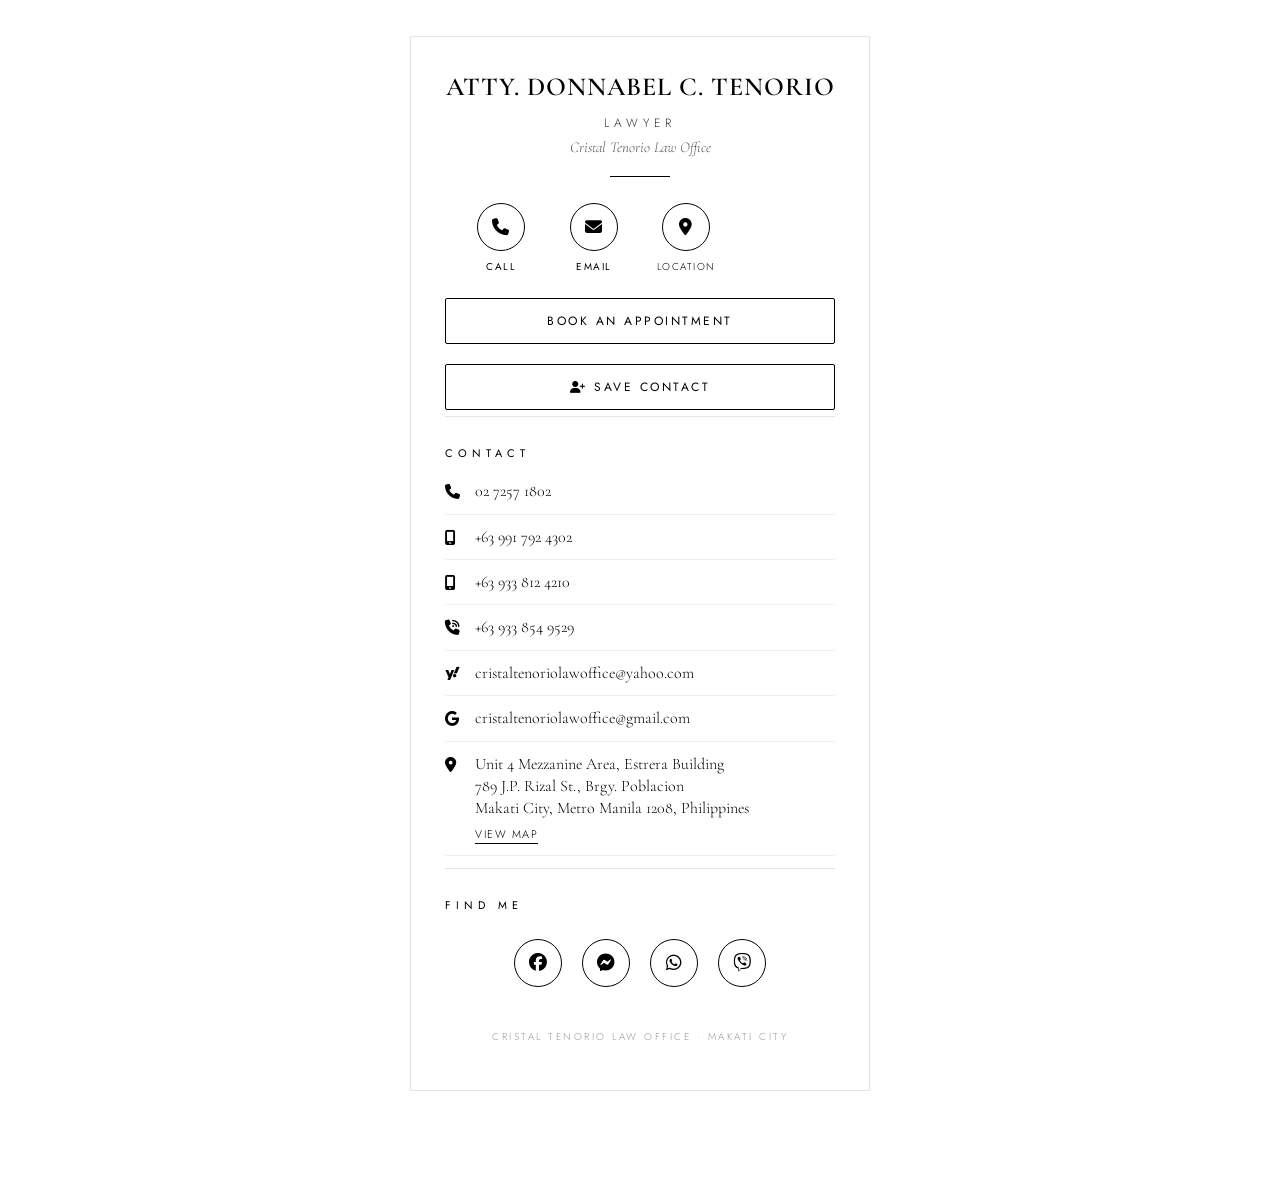
==== commit 42bf16ef: "Update index.html" ====
--- a/index.html
+++ b/index.html
@@ -5,7 +5,7 @@
 <meta name="viewport" content="width=device-width, initial-scale=1.0, viewport-fit=cover">
 <meta name="theme-color" content="#ffffff">
 <title>Atty. Donnabel C. Tenorio — Cristal Tenorio Law Office | Digital Business Card</title>
-<meta name="description" content="Digital business card for Atty. Donnabel C. Tenorio, Cristal Tenorio Law Office, Makati City. Call, email, save the contact, book a consultation or send payment.">
+<meta name="description" content="Digital business card for Atty. Donnabel C. Tenorio, Cristal Tenorio Law Office, Makati City. Call, email, save the contact or book a consultation.">
 <meta property="og:title" content="Atty. Donnabel C. Tenorio — Cristal Tenorio Law Office">
 <meta property="og:type" content="website">
 <link rel="icon" href="data:image/svg+xml,%3Csvg xmlns='http://www.w3.org/2000/svg' viewBox='0 0 64 64'%3E%3Crect width='64' height='64' fill='%23000000'/%3E%3Ctext x='32' y='44' font-family='Georgia,serif' font-size='36' fill='%23ffffff' text-anchor='middle'%3ET%3C/text%3E%3C/svg%3E">
@@ -28,7 +28,7 @@
     <p class="office">Cristal Tenorio Law Office</p>
     <div class="rule" role="presentation"></div>
 
-    <!-- Quick actions: Call · Email · Location · Save Contact -->
+    <!-- Quick actions (icon only, no circles): Call · Email · Location -->
     <nav class="icon-row" aria-label="Quick actions">
       <button type="button" class="icon-button" data-open="modal-call" aria-label="Call the office">
         <i class="fa-solid fa-phone" aria-hidden="true"></i><span>Call</span>
@@ -39,59 +39,47 @@
       <a class="icon-button" href="https://www.google.com/maps/search/?api=1&amp;query=789+J.P.+Rizal+St.%2C+Brgy.+Poblacion%2C+Makati+City%2C+Metro+Manila+1208" target="_blank" rel="noopener" aria-label="Open office location in Google Maps">
         <i class="fa-solid fa-location-dot" aria-hidden="true"></i><span>Location</span>
       </a>
-      <button type="button" class="icon-button js-save" aria-label="Save the contact to your phone">
-        <i class="fa-solid fa-user-plus" aria-hidden="true"></i><span>Save Contact</span>
-      </button>
     </nav>
 
-    <!-- Primary actions (open popups) -->
+    <!-- Primary action tabs -->
     <div class="cta-row">
-      <button type="button" class="btn btn-primary" data-open="modal-appointment">Book an Appointment</button>
-      <button type="button" class="btn btn-outline" data-open="modal-payment"><i class="fa-solid fa-credit-card" aria-hidden="true"></i>Payment</button>
-    </div>
-    <button type="button" class="btn btn-outline btn-save-row js-save">
-      <i class="fa-solid fa-user-plus" aria-hidden="true"></i> Save Contact
-    </button>
+      <button type="button" class="btn btn-outline" data-open="modal-appointment">Book an Appointment</button>
+      <button type="button" class="btn btn-outline btn-save-row js-save"><i class="fa-solid fa-user-plus" aria-hidden="true"></i> Save Contact</button>
+    </div>
   </header>
 
-  <!-- ================= CONTACT ================= -->
+  <!-- ================= CONTACT (numbers only, clickable) ================= -->
   <section class="section" aria-labelledby="contact-title">
     <h2 class="section-title" id="contact-title">Contact</h2>
     <div class="contact-list">
 
       <a class="contact-item" href="tel:+63272571802">
         <i class="fa-solid fa-phone" aria-hidden="true"></i>
-        <span class="item-label">Landline</span>
-        <span class="item-value">+63 2 7257 1802</span>
+        <span class="item-value">02 7257 1802</span>
       </a>
 
       <a class="contact-item" href="tel:+639917924302">
         <i class="fa-solid fa-mobile-screen" aria-hidden="true"></i>
-        <span class="item-label">Mobile</span>
         <span class="item-value">+63 991 792 4302</span>
       </a>
 
       <a class="contact-item" href="tel:+639338124210">
         <i class="fa-solid fa-mobile-screen" aria-hidden="true"></i>
-        <span class="item-label">Mobile</span>
         <span class="item-value">+63 933 812 4210</span>
       </a>
 
       <a class="contact-item" href="tel:+639338549529">
         <i class="fa-solid fa-phone-volume" aria-hidden="true"></i>
-        <span class="item-label">Other</span>
         <span class="item-value">+63 933 854 9529</span>
       </a>
 
       <a class="contact-item" href="mailto:cristaltenoriolawoffice@yahoo.com">
         <i class="fa-brands fa-yahoo" aria-hidden="true"></i>
-        <span class="item-label">Email</span>
         <span class="item-value">cristaltenoriolawoffice@yahoo.com</span>
       </a>
 
       <a class="contact-item" href="mailto:cristaltenoriolawoffice@gmail.com">
         <i class="fa-brands fa-google" aria-hidden="true"></i>
-        <span class="item-label">Email</span>
         <span class="item-value">cristaltenoriolawoffice@gmail.com</span>
       </a>
 
@@ -131,32 +119,16 @@
 
 </main>
 
-<!-- ================= STICKY ACTION BAR ================= -->
-<nav class="bottom-bar" aria-label="Quick actions">
-  <button type="button" data-open="modal-call" aria-label="Call the office">
-    <i class="fa-solid fa-phone" aria-hidden="true"></i><span>Call</span>
-  </button>
-  <button type="button" data-open="modal-appointment" aria-label="Book an appointment">
-    <i class="fa-solid fa-calendar-check" aria-hidden="true"></i><span>Book</span>
-  </button>
-  <button type="button" data-open="modal-payment" aria-label="Payment information">
-    <i class="fa-solid fa-credit-card" aria-hidden="true"></i><span>Pay</span>
-  </button>
-  <button type="button" class="js-save" aria-label="Save the contact">
-    <i class="fa-solid fa-user-plus" aria-hidden="true"></i><span>Save</span>
-  </button>
-</nav>
-
 <!-- ================= CALL MODAL ================= -->
 <div class="modal" id="modal-call" role="dialog" aria-modal="true" aria-labelledby="modal-call-title" aria-hidden="true">
   <div class="modal-sheet">
     <button type="button" class="modal-x" data-close aria-label="Close"><i class="fa-solid fa-xmark" aria-hidden="true"></i></button>
     <h3 id="modal-call-title">Call the office</h3>
     <div class="modal-list">
-      <a href="tel:+63272571802"><span class="m-label">Landline</span><span class="m-value">+63 2 7257 1802</span><i class="fa-solid fa-chevron-right m-chevron" aria-hidden="true"></i></a>
-      <a href="tel:+639917924302"><span class="m-label">Mobile</span><span class="m-value">+63 991 792 4302</span><i class="fa-solid fa-chevron-right m-chevron" aria-hidden="true"></i></a>
-      <a href="tel:+639338124210"><span class="m-label">Mobile</span><span class="m-value">+63 933 812 4210</span><i class="fa-solid fa-chevron-right m-chevron" aria-hidden="true"></i></a>
-      <a href="tel:+639338549529"><span class="m-label">Other</span><span class="m-value">+63 933 854 9529</span><i class="fa-solid fa-chevron-right m-chevron" aria-hidden="true"></i></a>
+      <a href="tel:+63272571802"><span class="m-value">02 7257 1802</span><i class="fa-solid fa-chevron-right m-chevron" aria-hidden="true"></i></a>
+      <a href="tel:+639917924302"><span class="m-value">+63 991 792 4302</span><i class="fa-solid fa-chevron-right m-chevron" aria-hidden="true"></i></a>
+      <a href="tel:+639338124210"><span class="m-value">+63 933 812 4210</span><i class="fa-solid fa-chevron-right m-chevron" aria-hidden="true"></i></a>
+      <a href="tel:+639338549529"><span class="m-value">+63 933 854 9529</span><i class="fa-solid fa-chevron-right m-chevron" aria-hidden="true"></i></a>
     </div>
     <button type="button" class="modal-close" data-close>Close</button>
   </div>
@@ -168,9 +140,9 @@
     <button type="button" class="modal-x" data-close aria-label="Close"><i class="fa-solid fa-xmark" aria-hidden="true"></i></button>
     <h3 id="modal-email-title">Email the office</h3>
     <div class="modal-list">
-      <a href="mailto:cristaltenoriolawoffice@yahoo.com"><span class="m-label">Yahoo</span><span class="m-value">cristaltenoriolawoffice@yahoo.com</span><i class="fa-solid fa-chevron-right m-chevron" aria-hidden="true"></i></a>
-      <a href="mailto:cristaltenoriolawoffice@gmail.com"><span class="m-label">Gmail</span><span class="m-value">cristaltenoriolawoffice@gmail.com</span><i class="fa-solid fa-chevron-right m-chevron" aria-hidden="true"></i></a>
-      <a href="mailto:cristaltenoriolawoffice@yahoo.com?cc=cristaltenoriolawoffice@gmail.com"><span class="m-label">Both</span><span class="m-value">Send to both addresses</span><i class="fa-solid fa-chevron-right m-chevron" aria-hidden="true"></i></a>
+      <a href="mailto:cristaltenoriolawoffice@yahoo.com"><span class="m-value">cristaltenoriolawoffice@yahoo.com</span><i class="fa-solid fa-chevron-right m-chevron" aria-hidden="true"></i></a>
+      <a href="mailto:cristaltenoriolawoffice@gmail.com"><span class="m-value">cristaltenoriolawoffice@gmail.com</span><i class="fa-solid fa-chevron-right m-chevron" aria-hidden="true"></i></a>
+      <a href="mailto:cristaltenoriolawoffice@yahoo.com?cc=cristaltenoriolawoffice@gmail.com"><span class="m-value">Send to both addresses</span><i class="fa-solid fa-chevron-right m-chevron" aria-hidden="true"></i></a>
     </div>
     <button type="button" class="modal-close" data-close>Close</button>
   </div>
@@ -196,7 +168,7 @@
 
       <div class="field">
         <span class="label" id="ctime-label">Preferred time</span>
-        <div class="chip-grid cols-3" id="ctime-grid" role="radiogroup" aria-labelledby="ctime-label"></div>
+        <div class="chip-grid" id="ctime-grid" role="radiogroup" aria-labelledby="ctime-label"></div>
       </div>
 
       <div class="field">
@@ -227,7 +199,7 @@
 
       <p class="error" id="appt-error" role="alert"></p>
 
-      <button type="submit" class="btn btn-primary btn-block">Request Appointment</button>
+      <button type="submit" class="btn btn-outline btn-block">Request Appointment</button>
 
       <p class="privacy-note">Your information is used only to process this consultation request.</p>
     </form>
@@ -248,154 +220,6 @@
   </div>
 </div>
 
-<!-- ================= PAYMENT MODAL ================= -->
-<div class="modal" id="modal-payment" role="dialog" aria-modal="true" aria-labelledby="modal-pay-title" aria-hidden="true">
-  <div class="modal-sheet">
-    <button type="button" class="modal-x" data-close aria-label="Close"><i class="fa-solid fa-xmark" aria-hidden="true"></i></button>
-    <h3 id="modal-pay-title">Payment</h3>
-    <p class="modal-sub">For consultation fees and other authorized payments.</p>
-
-    <div class="pay-card">
-      <div class="pay-head">
-        <span class="pay-bank">Metrobank</span>
-        <button type="button" class="copy-btn" data-copy="234-3-234-85796-8" aria-label="Copy Metrobank account number">
-          <i class="fa-regular fa-copy" aria-hidden="true"></i><span>Copy</span>
-        </button>
-      </div>
-      <div class="pay-row"><span>Account Name</span><b>Donnabel C. Tenorio</b></div>
-      <div class="pay-row"><span>Account Type</span><b>Savings</b></div>
-      <div class="pay-row"><span>Account Number</span><b class="acct">234-3-234-85796-8</b></div>
-    </div>
-
-    <div class="pay-card">
-      <div class="pay-head">
-        <span class="pay-bank">BDO</span>
-        <button type="button" class="copy-btn" data-copy="004078014983" aria-label="Copy BDO account number">
-          <i class="fa-regular fa-copy" aria-hidden="true"></i><span>Copy</span>
-        </button>
-      </div>
-      <div class="pay-row"><span>Account Name</span><b>Donnabel C. Tenorio</b></div>
-      <div class="pay-row"><span>Account Type</span><b>Current</b></div>
-      <div class="pay-row"><span>Account Number</span><b class="acct">004078014983</b></div>
-    </div>
-
-    <div class="pay-card">
-      <div class="pay-head">
-        <span class="pay-bank">GoTyme</span>
-        <button type="button" class="copy-btn" data-copy="015242977284" aria-label="Copy GoTyme account number">
-          <i class="fa-regular fa-copy" aria-hidden="true"></i><span>Copy</span>
-        </button>
-      </div>
-      <div class="pay-row"><span>Account Name</span><b>Donnabel C. Tenorio</b></div>
-      <div class="pay-row"><span>Account Type</span><b>Savings</b></div>
-      <div class="pay-row"><span>Account Number</span><b class="acct">015242977284</b></div>
-    </div>
-
-    <div class="pay-card">
-      <div class="pay-head">
-        <span class="pay-bank">GCash</span>
-        <button type="button" class="copy-btn" data-copy="09178892981" aria-label="Copy GCash mobile number">
-          <i class="fa-regular fa-copy" aria-hidden="true"></i><span>Copy</span>
-        </button>
-      </div>
-      <div class="pay-row"><span>Account Name</span><b>Donnabel C. Tenorio</b></div>
-      <div class="pay-row"><span>Account Type</span><b>Savings</b></div>
-      <div class="pay-row">
-        <span>Mobile Number</span>
-        <b><a class="gcash-tel" href="tel:+639178892981">0917 889 2981</a></b>
-      </div>
-    </div>
-
-    <!--
-      PAYMENT QR CODES (optional)
-      Drop real QR images at:
-        payment-qr/metrobank.png
-        payment-qr/bdo.png
-        payment-qr/gotyme.png
-        payment-qr/gcash.png
-      The area below shows automatically only for QR images that exist.
-      Missing images are hidden — no fake QR codes are generated.
-    -->
-    <div class="qr-area" id="qr-area">
-      <p class="qr-title">Scan to pay</p>
-      <div class="qr-grid">
-        <div class="qr-holder"><img src="payment-qr/metrobank.png" alt="Metrobank QR code" onerror="this.closest('.qr-holder').classList.add('no-qr')"></div>
-        <div class="qr-holder"><img src="payment-qr/bdo.png" alt="BDO QR code" onerror="this.closest('.qr-holder').classList.add('no-qr')"></div>
-        <div class="qr-holder"><img src="payment-qr/gotyme.png" alt="GoTyme QR code" onerror="this.closest('.qr-holder').classList.add('no-qr')"></div>
-        <div class="qr-holder"><img src="payment-qr/gcash.png" alt="GCash QR code" onerror="this.closest('.qr-holder').classList.add('no-qr')"></div>
-      </div>
-    </div>
-
-    <p class="pay-notice"><i class="fa-solid fa-triangle-exclamation" aria-hidden="true"></i> Please verify the account name and payment details before sending payment. Send your payment receipt through the designated communication channel.</p>
-
-    <button type="button" class="btn btn-outline btn-block" data-open="modal-receipt">
-      <i class="fa-regular fa-paper-plane" aria-hidden="true"></i> Send Payment Receipt
-    </button>
-
-    <button type="button" class="modal-close" data-close>Close</button>
-  </div>
-</div>
-
-<!-- ================= PAYMENT RECEIPT MODAL ================= -->
-<div class="modal" id="modal-receipt" role="dialog" aria-modal="true" aria-labelledby="modal-receipt-title" aria-hidden="true">
-  <div class="modal-sheet">
-    <button type="button" class="modal-x" data-close aria-label="Close"><i class="fa-solid fa-xmark" aria-hidden="true"></i></button>
-    <h3 id="modal-receipt-title">Send Payment Receipt</h3>
-    <form id="receipt-form" novalidate>
-      <div class="field">
-        <label for="rec-name">Name</label>
-        <input type="text" id="rec-name" class="input" autocomplete="name" required minlength="2" placeholder="Your name">
-      </div>
-      <div class="field">
-        <label for="rec-email">Email</label>
-        <input type="email" id="rec-email" class="input" autocomplete="email" required placeholder="you@example.com">
-      </div>
-      <div class="field">
-        <label for="rec-mobile">Mobile number</label>
-        <input type="tel" id="rec-mobile" class="input" autocomplete="tel" required placeholder="+63 9XX XXX XXXX">
-      </div>
-      <div class="field">
-        <label for="rec-method">Payment method</label>
-        <select id="rec-method" class="input" required>
-          <option value="">Select method…</option>
-          <option>Metrobank</option>
-          <option>BDO</option>
-          <option>GoTyme</option>
-          <option>GCash</option>
-          <option>Other</option>
-        </select>
-      </div>
-      <div class="field">
-        <label for="rec-amount">Amount</label>
-        <input type="text" id="rec-amount" class="input" required inputmode="decimal" placeholder="e.g. 2,500.00">
-      </div>
-      <div class="field">
-        <label for="rec-ref">Reference number</label>
-        <input type="text" id="rec-ref" class="input" required placeholder="Transaction reference">
-      </div>
-      <div class="field">
-        <label for="rec-date">Date of payment</label>
-        <input type="date" id="rec-date" class="input" required autocomplete="off">
-      </div>
-      <div class="field">
-        <label for="rec-file">Screenshot / receipt (optional)</label>
-        <input type="file" id="rec-file" class="input" accept="image/*,.pdf">
-      </div>
-
-      <!-- Honeypot (spam trap) -->
-      <div class="hp-field" aria-hidden="true">
-        <label for="rec-company">Company</label>
-        <input type="text" id="rec-company" tabindex="-1" autocomplete="off">
-      </div>
-
-      <p class="error" id="rec-error" role="alert"></p>
-
-      <button type="submit" class="btn btn-primary btn-block">Send Receipt</button>
-      <p class="privacy-note" id="rec-hint">If the office's secure upload is not set up yet, your email app will open with these details prefilled — please attach your screenshot there and send.</p>
-    </form>
-  </div>
-</div>
-
 <!-- Toast notification -->
 <div class="toast" id="toast" role="status" aria-live="polite"></div>
 
--- a/style.css
+++ b/style.css
@@ -146,6 +146,12 @@
   -webkit-tap-highlight-color:transparent;
 }
 
+button.btn{
+  -webkit-appearance:none;
+  appearance:none;
+  line-height:1.2;
+}
+
 .btn-primary{
   background:var(--ink);
   border:1px solid var(--ink);
@@ -342,6 +348,8 @@
   color:var(--gray-8);
   text-align:center;
 }
+
+.note.color{ color:var(--gray-6); }
 
 /* ---------- Success state ---------- */
 .success{
@@ -592,6 +600,19 @@
   font-size:20px;
 }
 
+.modal-sub{
+  margin:0 0 18px;
+  font-family:var(--serif);
+  font-style:italic;
+  font-size:15px;
+  color:var(--gray-5);
+}
+
+.modal-sheet .success{
+  border:none;
+  padding:26px 6px;
+}
+
 .modal-x{
   position:absolute;
   top:14px;
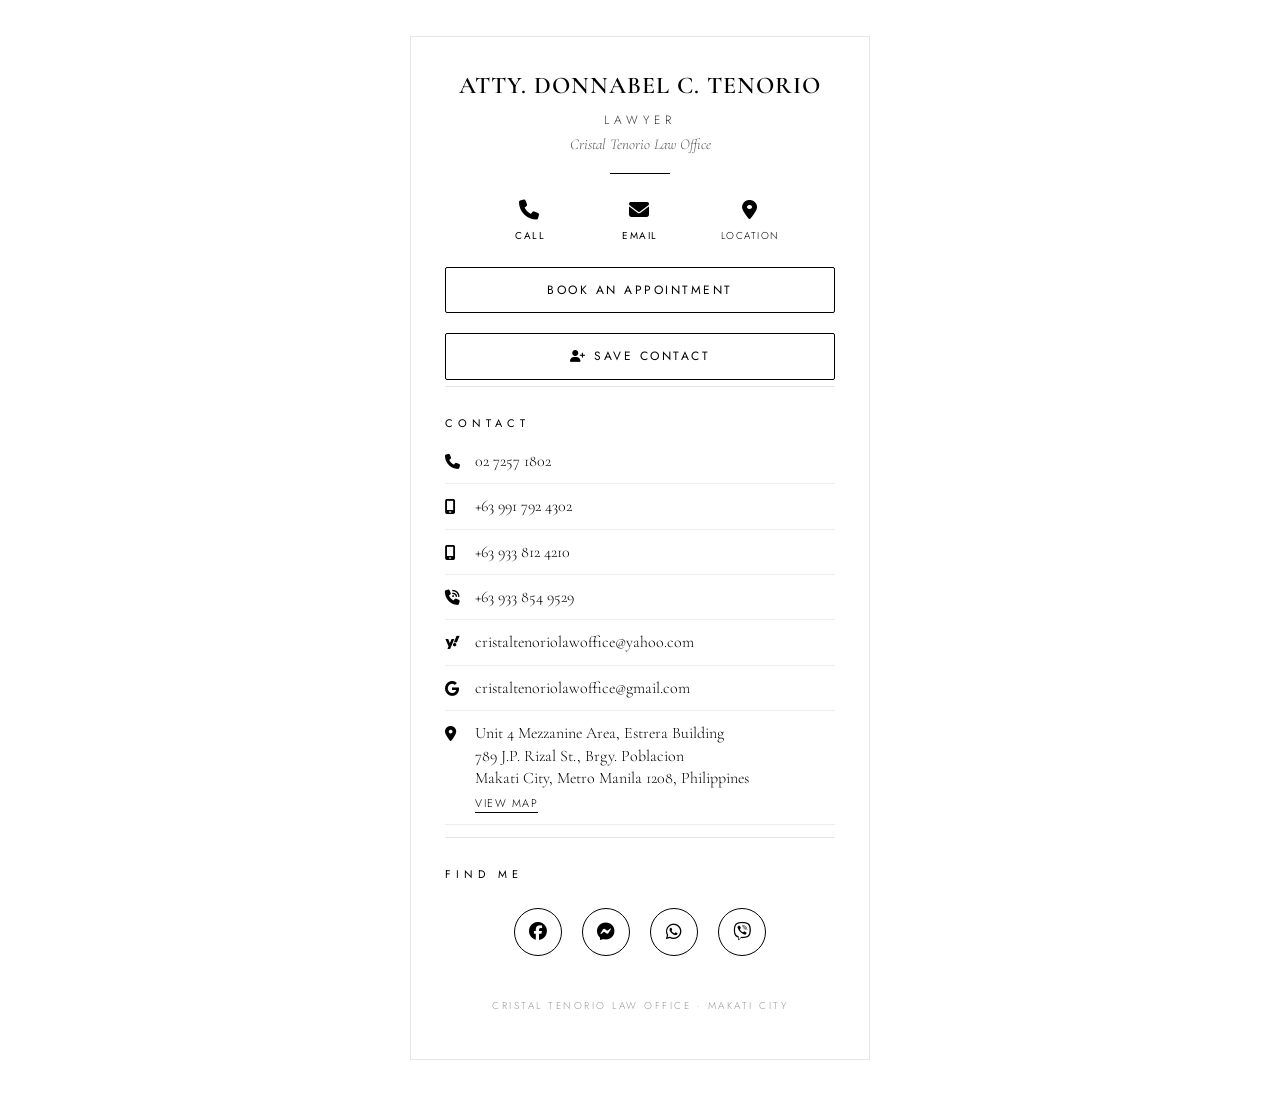
==== commit 88ecf3ac: "Update index.html" ====
--- a/index.html
+++ b/index.html
@@ -224,6 +224,18 @@
 <div class="toast" id="toast" role="status" aria-live="polite"></div>
 
 <script src="script.js" defer></script>
+
+<script>
+/* Offline support: after the FIRST visit, the page (and the vCard
+   builder) are cached by the service worker, so the site loads with
+   no internet and “Save Contact” keeps working — the vCard is built
+   in the browser. Requires HTTPS. */
+if ("serviceWorker" in navigator){
+  window.addEventListener("load", function(){
+    navigator.serviceWorker.register("sw.js").catch(function(){});
+  });
+}
+</script>
 <script type="module" src="https://static.cloudflareinsights.com/beacon.min.js/v31edd6df95cf4e85bb4c19e7a9bdbcba1788362987495" integrity="sha512-iIg7k2xntmwu6/uSb5tpc/hySgZc4eoL31yB29W6tJFo2akwjPWcEqnCEdJvGexCL0KEQwVYv5BlowfhVz26hg==" data-cf-beacon='{"version":"2024.11.0","token":"4edd5f8ec12a48cfa682ab8261b80a79","spa":2}' crossorigin="anonymous"></script>
 </body>
 </html>
--- a/style.css
+++ b/style.css
@@ -24,7 +24,7 @@
 
 body{
   margin:0;
-  padding:0 18px calc(96px + env(safe-area-inset-bottom));
+  padding:0 18px 48px;
   background:var(--paper);
   color:var(--ink);
   font-family:var(--sans);
@@ -49,12 +49,13 @@
 .name{
   margin:0;
   font-family:var(--serif);
-  font-size:26px;
+  font-size:clamp(18px, 5.2vw, 24px);
   font-weight:600;
   letter-spacing:1px;
   text-transform:uppercase;
   text-align:center;
   line-height:1.25;
+  white-space:nowrap;   /* always one line */
 }
 
 .role{
@@ -82,12 +83,12 @@
   margin:20px auto 26px;
 }
 
-/* ---------- Quick action icons ---------- */
+/* ---------- Quick action icons (no circles) ---------- */
 .icon-row{
   display:grid;
-  grid-template-columns:repeat(4,1fr);
+  grid-template-columns:repeat(3,1fr);
   gap:10px;
-  max-width:360px;
+  max-width:320px;
   margin:0 auto;
 }
 
@@ -110,22 +111,14 @@
 }
 
 .icon-button i{
-  display:flex;
-  align-items:center;
-  justify-content:center;
-  width:48px;
-  height:48px;
-  border:1px solid var(--ink);
-  border-radius:50%;
-  font-size:17px;
-  color:var(--ink);
-  transition:background-color .25s ease, color .25s ease;
+  font-size:20px;
+  color:var(--ink);
+  transition:opacity .2s ease;
 }
 
 .icon-button:hover i,
 .icon-button:focus-visible i{
-  background:var(--ink);
-  color:var(--paper);
+  opacity:.55;
 }
 
 /* ---------- Buttons ---------- */
@@ -379,111 +372,6 @@
 
 .hidden{ display:none !important; }
 
-/* ---------- Payment ---------- */
-.pay-card{
-  border:1px solid var(--line-soft);
-  padding:16px 16px 12px;
-  margin-bottom:14px;
-}
-
-.pay-head{
-  display:flex;
-  align-items:center;
-  justify-content:space-between;
-  margin-bottom:12px;
-}
-
-.pay-bank{
-  font-family:var(--serif);
-  font-weight:600;
-  font-size:19px;
-}
-
-.copy-btn{
-  display:inline-flex;
-  align-items:center;
-  gap:7px;
-  border:1px solid var(--ink);
-  background:var(--paper);
-  color:var(--ink);
-  font-family:var(--sans);
-  font-size:10px;
-  letter-spacing:1.5px;
-  text-transform:uppercase;
-  padding:7px 12px;
-  cursor:pointer;
-  transition:background-color .2s ease, color .2s ease;
-}
-
-.copy-btn:hover{
-  background:var(--ink);
-  color:var(--paper);
-}
-
-.copy-btn.copied{ background:var(--ink); color:var(--paper); }
-
-.pay-row{
-  display:flex;
-  justify-content:space-between;
-  gap:12px;
-  padding:5px 0;
-  font-size:13px;
-  line-height:1.5;
-}
-
-.pay-row span{ color:var(--gray-6); white-space:nowrap; }
-.pay-row b{ font-weight:500; text-align:right; word-break:break-all; }
-.pay-row .acct{ letter-spacing:.5px; }
-
-.gcash-tel{
-  color:var(--ink);
-  font-weight:500;
-  text-decoration:underline dotted;
-}
-
-/* QR codes (hidden until real images are added) */
-.qr-area{ margin:20px 0; text-align:center; }
-
-.qr-title{
-  margin:0 0 12px;
-  font-size:10px;
-  letter-spacing:3px;
-  text-transform:uppercase;
-  color:var(--gray-8);
-}
-
-.qr-grid{
-  display:grid;
-  grid-template-columns:repeat(2,1fr);
-  gap:12px;
-  max-width:230px;
-  margin:0 auto;
-}
-
-.qr-holder{
-  border:1px solid var(--line-faint);
-  padding:6px;
-}
-
-.qr-holder img{
-  display:block;
-  width:100%;
-  height:auto;
-}
-
-.qr-holder.no-qr{ display:none; }
-
-.pay-notice{
-  margin:20px 0;
-  padding:12px 0;
-  border-top:1px solid var(--line-faint);
-  font-size:12px;
-  line-height:1.65;
-  color:var(--gray-6);
-}
-
-.pay-notice i{ margin-right:6px; }
-
 /* ---------- Social ---------- */
 .social{
   display:flex;
@@ -519,45 +407,6 @@
   text-transform:uppercase;
   color:var(--gray-9);
 }
-
-/* ---------- Sticky bottom action bar ---------- */
-.bottom-bar{
-  position:fixed;
-  left:0;
-  right:0;
-  bottom:0;
-  z-index:60;
-  max-width:460px;
-  margin:0 auto;
-  display:flex;
-  background:rgba(255,255,255,.97);
-  backdrop-filter:blur(8px);
-  -webkit-backdrop-filter:blur(8px);
-  border-top:1px solid var(--line-soft);
-  padding-bottom:env(safe-area-inset-bottom);
-}
-
-.bottom-bar a,
-.bottom-bar button{
-  flex:1;
-  display:flex;
-  flex-direction:column;
-  align-items:center;
-  gap:4px;
-  padding:9px 0 7px;
-  border:none;
-  background:none;
-  font-family:var(--sans);
-  font-size:9.5px;
-  letter-spacing:1px;
-  text-transform:uppercase;
-  color:var(--ink);
-  text-decoration:none;
-  cursor:pointer;
-  -webkit-tap-highlight-color:transparent;
-}
-
-.bottom-bar i{ font-size:17px; }
 
 /* ---------- Modals (bottom sheet) ---------- */
 .modal{
@@ -679,7 +528,7 @@
 .toast{
   position:fixed;
   left:50%;
-  bottom:calc(84px + env(safe-area-inset-bottom));
+  bottom:40px;
   z-index:120;
   transform:translateX(-50%) translateY(8px);
   max-width:88%;
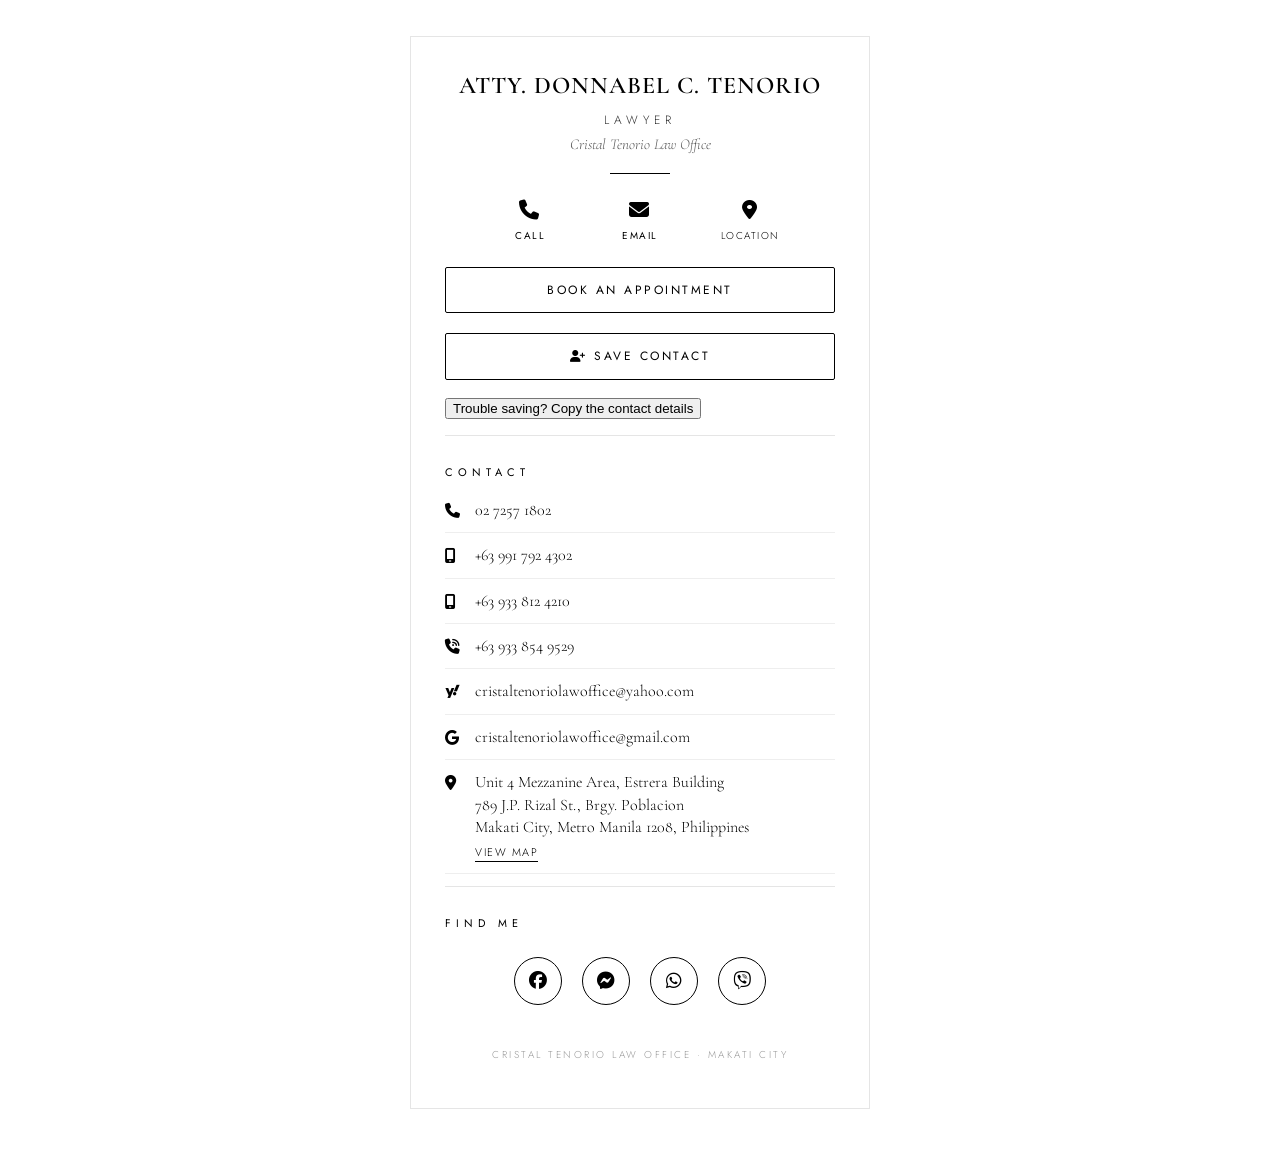
==== commit 0597a4a0: "Update index.html" ====
--- a/index.html
+++ b/index.html
@@ -46,6 +46,10 @@
       <button type="button" class="btn btn-outline" data-open="modal-appointment">Book an Appointment</button>
       <button type="button" class="btn btn-outline btn-save-row js-save"><i class="fa-solid fa-user-plus" aria-hidden="true"></i> Save Contact</button>
     </div>
+
+    <p class="save-help">
+      <button type="button" class="text-link" id="copy-contact-details">Trouble saving? Copy the contact details</button>
+    </p>
   </header>
 
   <!-- ================= CONTACT (numbers only, clickable) ================= -->
@@ -210,10 +214,39 @@
       <h3>Appointment Request Sent</h3>
       <p>Thank you. Your consultation request has been received. We will contact you to confirm your appointment.</p>
       <p class="note color hidden" id="appt-fallback-note">Your email app should have opened with the request details — please send that email so the office receives it.</p>
+
       <button type="button" class="btn btn-outline btn-block" id="add-calendar">
         <i class="fa-regular fa-calendar-plus" aria-hidden="true"></i> Add to Calendar
       </button>
+
+      <div class="alt-links">
+        <button type="button" class="text-link" id="dl-ics">Download .ics file</button>
+        <button type="button" class="text-link" id="copy-ics-details">Copy event details</button>
+      </div>
+
       <p class="note">Your appointment is confirmed only after the law office confirms your request.</p>
+    </div>
+
+    <button type="button" class="modal-close" data-close>Close</button>
+  </div>
+</div>
+
+<!-- ================= SAVE CONTACT HELP MODAL ================= -->
+<div class="modal" id="modal-save-help" role="dialog" aria-modal="true" aria-labelledby="modal-save-title" aria-hidden="true">
+  <div class="modal-sheet">
+    <button type="button" class="modal-x" data-close aria-label="Close"><i class="fa-solid fa-xmark" aria-hidden="true"></i></button>
+    <h3 id="modal-save-title">Save Contact</h3>
+    <p class="modal-sub">Your phone needs a moment to open its contact screen — tap <b>Add</b> or <b>Save to contacts</b> there. If nothing opened, copy the details below and paste them into your Contacts app.</p>
+
+    <textarea id="sv-vcard-text" class="input helper-text" readonly rows="9" aria-label="Contact details"></textarea>
+
+    <div style="margin-top:14px;">
+      <button type="button" class="btn btn-outline btn-block" id="sv-copy"><i class="fa-regular fa-copy" aria-hidden="true"></i> Copy Contact Details</button>
+    </div>
+
+    <div class="modal-list" style="margin-top:20px;">
+      <a href="tel:+63272571802"><span class="m-value">Call: 02 7257 1802</span></a>
+      <a href="mailto:cristaltenoriolawoffice@yahoo.com?cc=cristaltenoriolawoffice@gmail.com"><span class="m-value">Email the office</span></a>
     </div>
 
     <button type="button" class="modal-close" data-close>Close</button>
--- a/style.css
+++ b/style.css
@@ -566,4 +566,4 @@
     transition-duration:.01ms !important;
   }
   html{ scroll-behavior:auto; }
-}
+} 
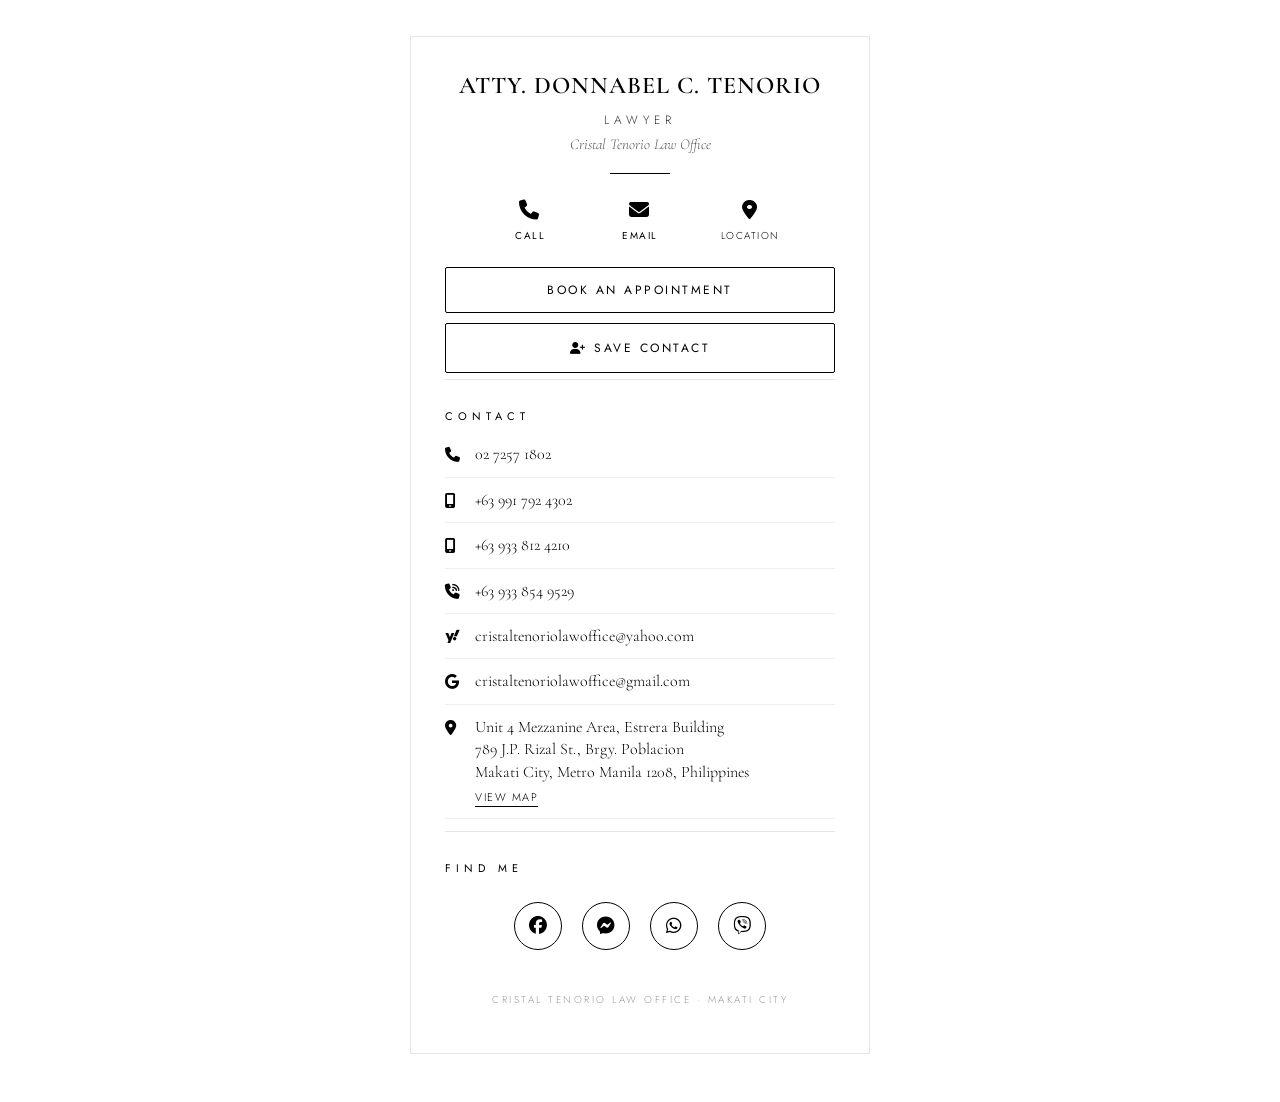
==== commit f5527bac: "Update index.html" ====
--- a/index.html
+++ b/index.html
@@ -44,12 +44,13 @@
     <!-- Primary action tabs -->
     <div class="cta-row">
       <button type="button" class="btn btn-outline" data-open="modal-appointment">Book an Appointment</button>
-      <button type="button" class="btn btn-outline btn-save-row js-save"><i class="fa-solid fa-user-plus" aria-hidden="true"></i> Save Contact</button>
-    </div>
-
-    <p class="save-help">
-      <button type="button" class="text-link" id="copy-contact-details">Trouble saving? Copy the contact details</button>
-    </p>
+      <!-- Save Contact: a plain link to a real .vcf file. No JavaScript,
+           no Blob, no download trick — this is the form every phone
+           (including browsers opened from an NFC tap) handles. -->
+      <a class="btn btn-outline btn-save-row" href="contact.vcf" type="text/vcard" download="Attorney_Tenorio.vcf">
+        <i class="fa-solid fa-user-plus" aria-hidden="true"></i> Save Contact
+      </a>
+    </div>
   </header>
 
   <!-- ================= CONTACT (numbers only, clickable) ================= -->
@@ -203,9 +204,9 @@
 
       <p class="error" id="appt-error" role="alert"></p>
 
-      <button type="submit" class="btn btn-outline btn-block">Request Appointment</button>
-
-      <p class="privacy-note">Your information is used only to process this consultation request.</p>
+      <button type="submit" class="btn btn-outline btn-block" id="appt-send">Request Appointment</button>
+
+      <p class="privacy-note">Your request is sent straight to the law office — your information is used only to process this consultation request.</p>
     </form>
 
     <!-- Success state (shown after the request is sent) -->
@@ -213,17 +214,11 @@
       <i class="fa-solid fa-circle-check big-check" aria-hidden="true"></i>
       <h3>Appointment Request Sent</h3>
       <p>Thank you. Your consultation request has been received. We will contact you to confirm your appointment.</p>
-      <p class="note color hidden" id="appt-fallback-note">Your email app should have opened with the request details — please send that email so the office receives it.</p>
 
       <button type="button" class="btn btn-outline btn-block" id="add-calendar">
         <i class="fa-regular fa-calendar-plus" aria-hidden="true"></i> Add to Calendar
       </button>
 
-      <div class="alt-links">
-        <button type="button" class="text-link" id="dl-ics">Download .ics file</button>
-        <button type="button" class="text-link" id="copy-ics-details">Copy event details</button>
-      </div>
-
       <p class="note">Your appointment is confirmed only after the law office confirms your request.</p>
     </div>
 
@@ -231,38 +226,15 @@
   </div>
 </div>
 
-<!-- ================= SAVE CONTACT HELP MODAL ================= -->
-<div class="modal" id="modal-save-help" role="dialog" aria-modal="true" aria-labelledby="modal-save-title" aria-hidden="true">
-  <div class="modal-sheet">
-    <button type="button" class="modal-x" data-close aria-label="Close"><i class="fa-solid fa-xmark" aria-hidden="true"></i></button>
-    <h3 id="modal-save-title">Save Contact</h3>
-    <p class="modal-sub">Your phone needs a moment to open its contact screen — tap <b>Add</b> or <b>Save to contacts</b> there. If nothing opened, copy the details below and paste them into your Contacts app.</p>
-
-    <textarea id="sv-vcard-text" class="input helper-text" readonly rows="9" aria-label="Contact details"></textarea>
-
-    <div style="margin-top:14px;">
-      <button type="button" class="btn btn-outline btn-block" id="sv-copy"><i class="fa-regular fa-copy" aria-hidden="true"></i> Copy Contact Details</button>
-    </div>
-
-    <div class="modal-list" style="margin-top:20px;">
-      <a href="tel:+63272571802"><span class="m-value">Call: 02 7257 1802</span></a>
-      <a href="mailto:cristaltenoriolawoffice@yahoo.com?cc=cristaltenoriolawoffice@gmail.com"><span class="m-value">Email the office</span></a>
-    </div>
-
-    <button type="button" class="modal-close" data-close>Close</button>
-  </div>
-</div>
-
 <!-- Toast notification -->
 <div class="toast" id="toast" role="status" aria-live="polite"></div>
 
 <script src="script.js" defer></script>
 
 <script>
-/* Offline support: after the FIRST visit, the page (and the vCard
-   builder) are cached by the service worker, so the site loads with
-   no internet and “Save Contact” keeps working — the vCard is built
-   in the browser. Requires HTTPS. */
+/* Offline support: after the FIRST visit, the page and the contact file
+   are cached, so the site still opens with no internet and Save Contact
+   keeps working. Requires HTTPS. */
 if ("serviceWorker" in navigator){
   window.addEventListener("load", function(){
     navigator.serviceWorker.register("sw.js").catch(function(){});
--- a/style.css
+++ b/style.css
@@ -170,7 +170,25 @@
   margin-top:24px;
 }
 
-.btn-save-row{ margin-top:10px; }
+.text-link{
+  background:none;
+  border:none;
+  padding:0;
+  font-family:var(--sans);
+  font-size:11px;
+  letter-spacing:1.5px;
+  text-transform:uppercase;
+  color:var(--ink);
+  text-decoration:underline;
+  text-underline-offset:3px;
+  cursor:pointer;
+  -webkit-tap-highlight-color:transparent;
+}
+
+.save-help{
+  text-align:center;
+  margin-top:16px;
+}
 
 /* ---------- Sections ---------- */
 .section{
@@ -280,6 +298,14 @@
 textarea.input{ resize:vertical; }
 
 select.input{ background-image:none; }
+
+.helper-text{
+  font-family:ui-monospace, Menlo, Consolas, monospace;
+  font-size:11px;
+  line-height:1.55;
+  white-space:pre;
+  word-break:break-all;
+}
 
 /* Chips (single-select) */
 .chip-grid{
@@ -343,6 +369,14 @@
 }
 
 .note.color{ color:var(--gray-6); }
+
+.alt-links{
+  display:flex;
+  justify-content:center;
+  gap:14px;
+  margin:14px 0 0;
+  flex-wrap:wrap;
+}
 
 /* ---------- Success state ---------- */
 .success{
@@ -566,4 +600,4 @@
     transition-duration:.01ms !important;
   }
   html{ scroll-behavior:auto; }
-} 
+}
